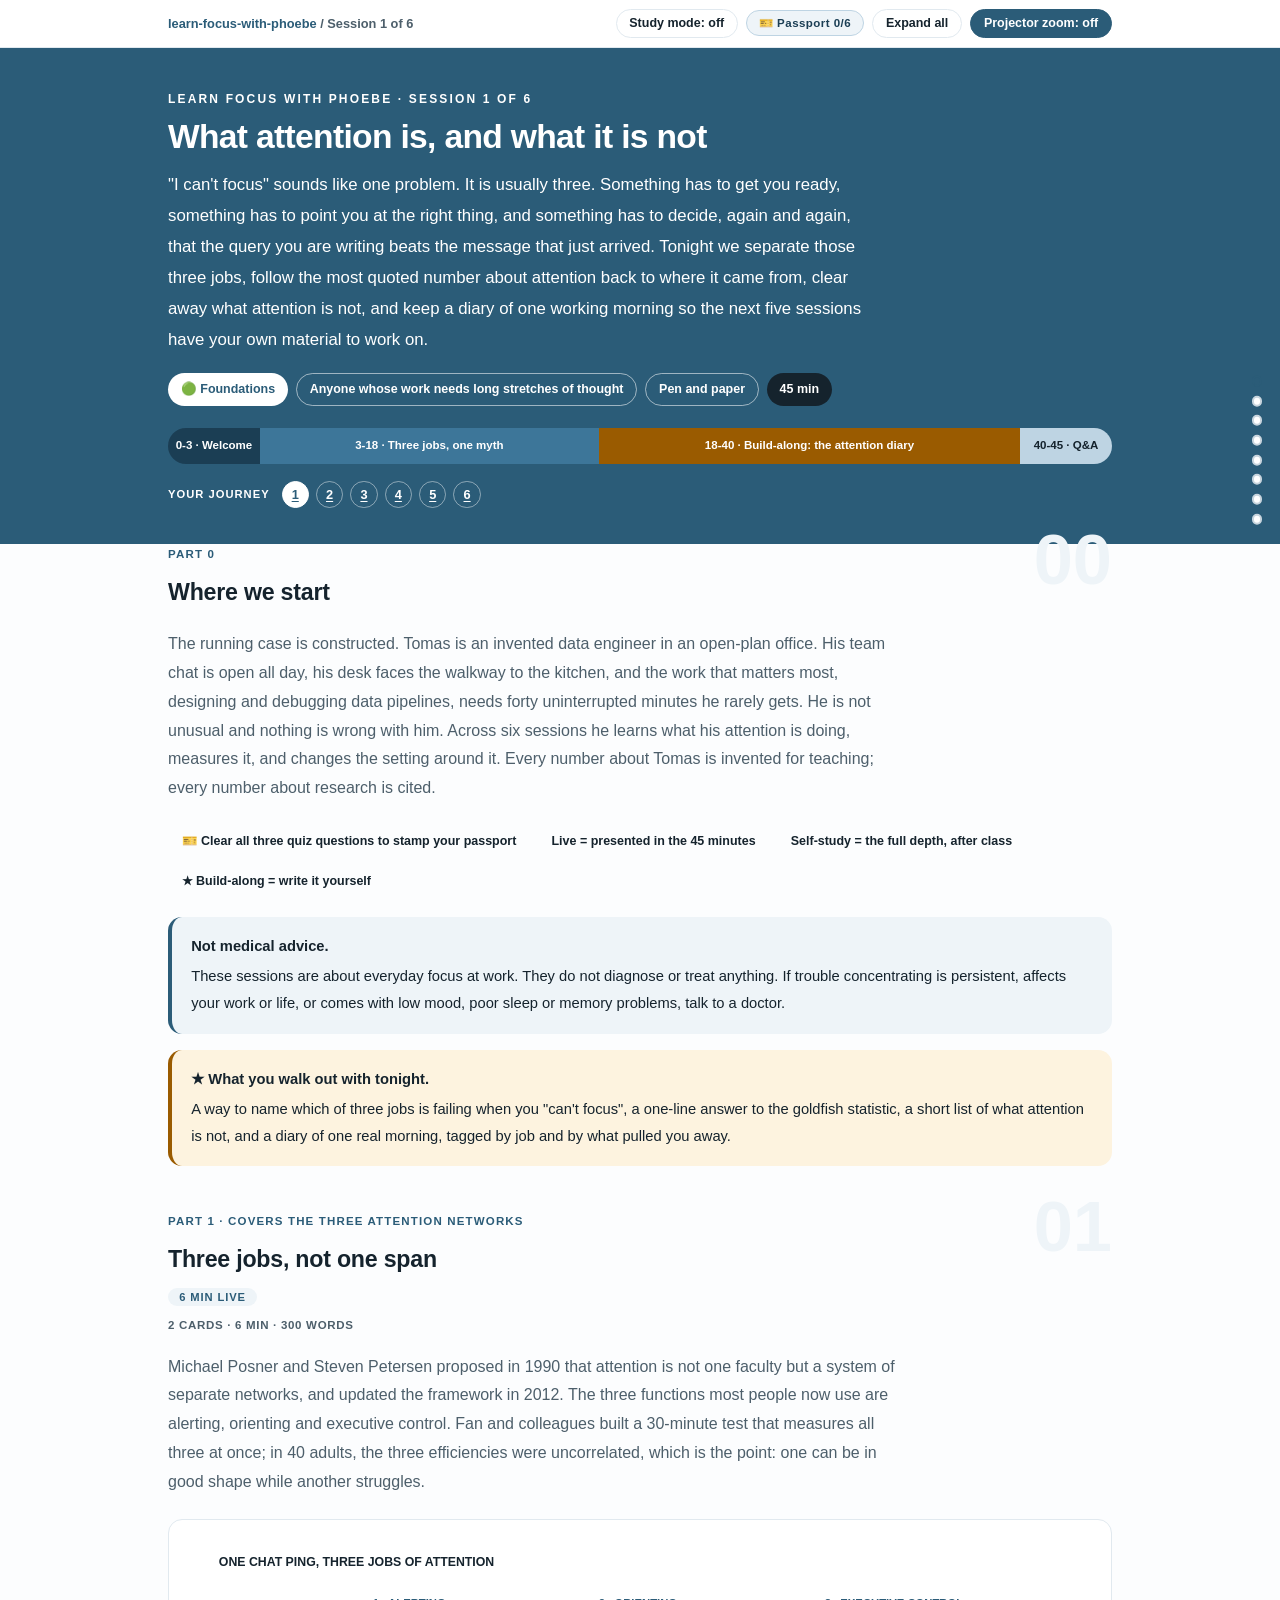
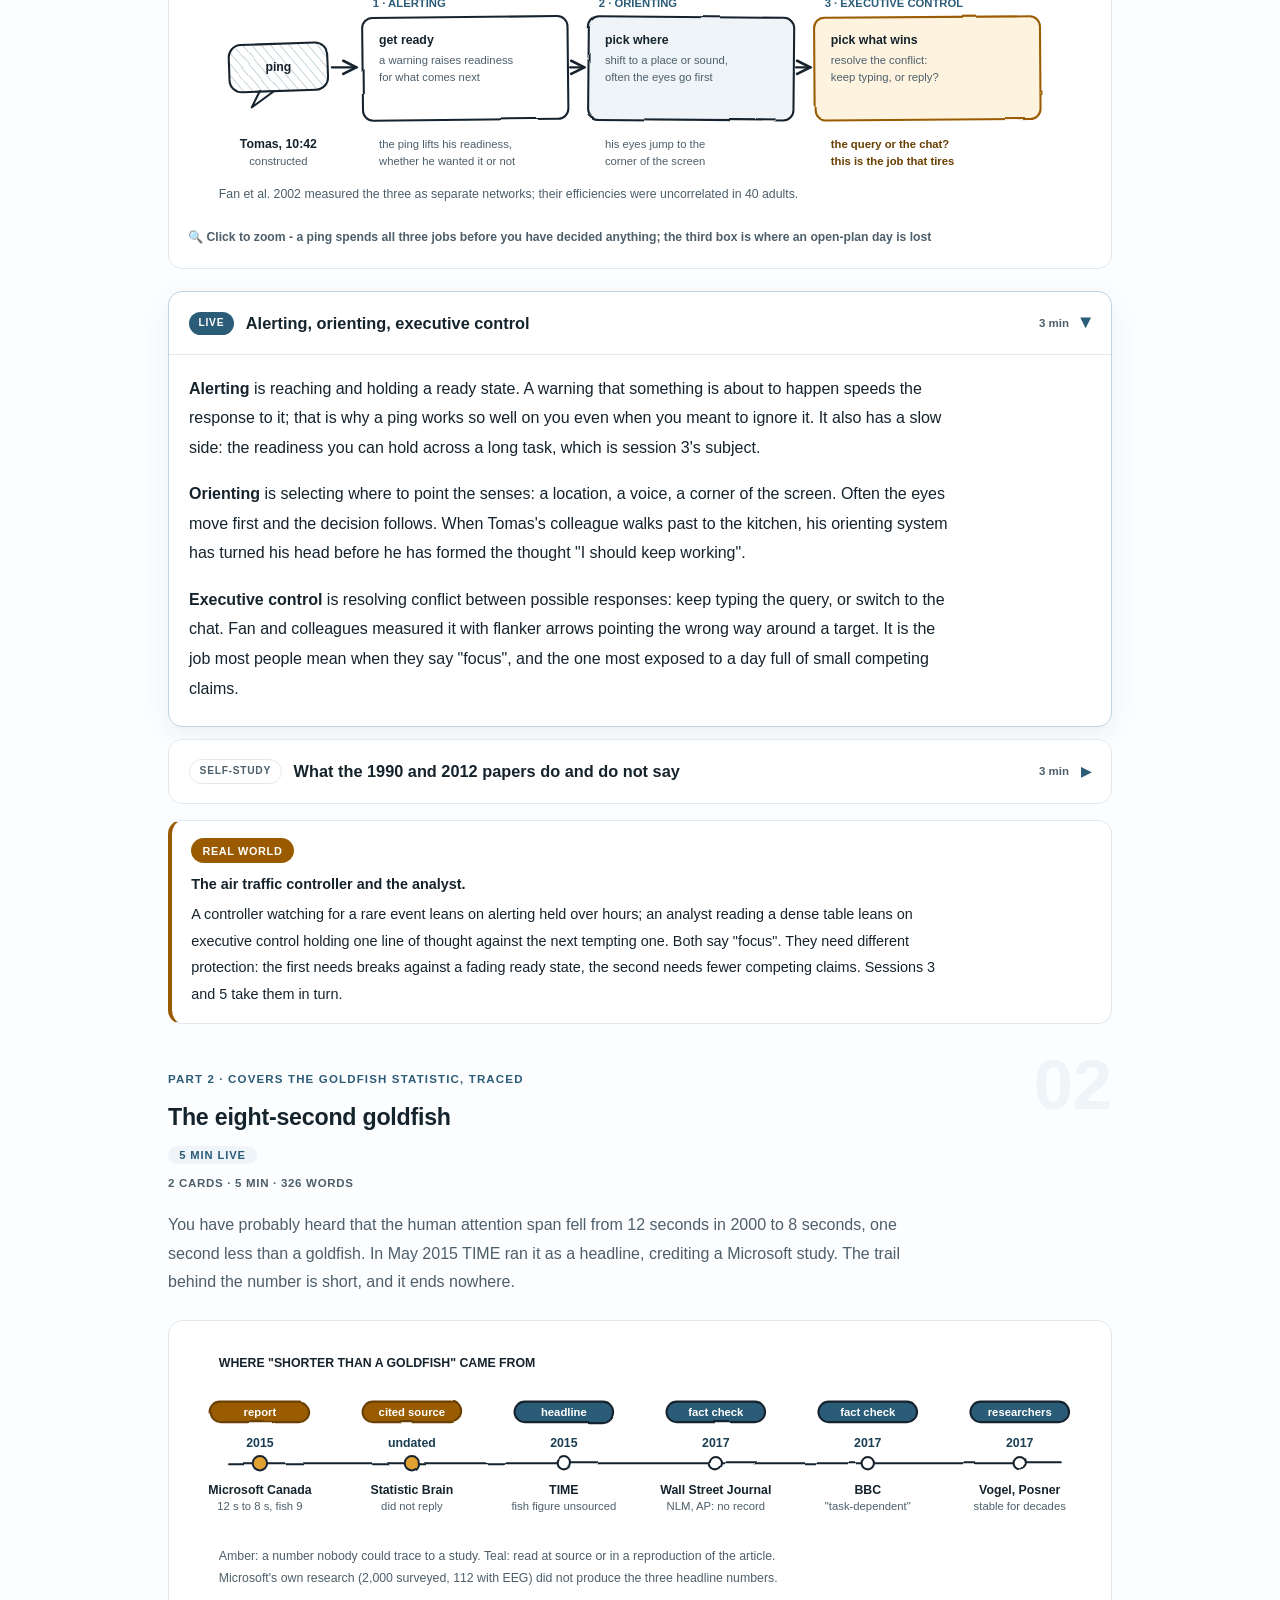
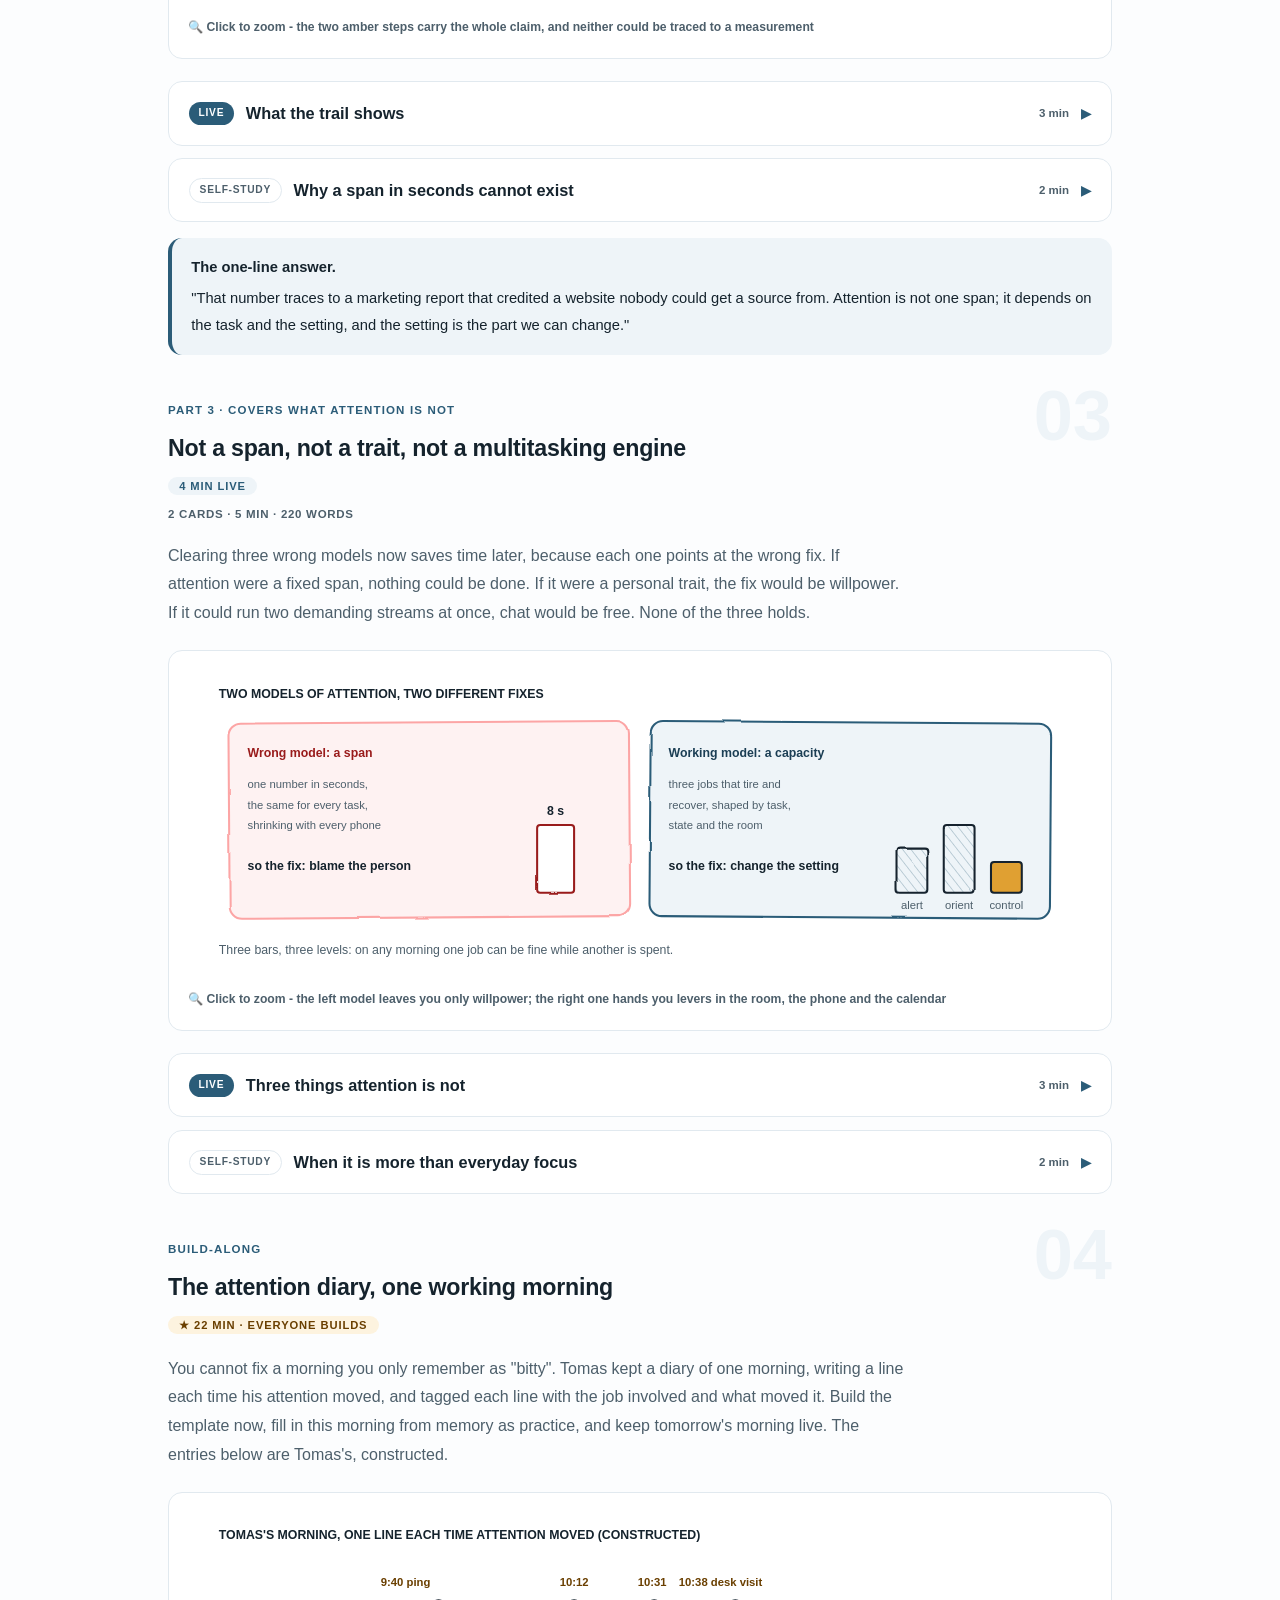
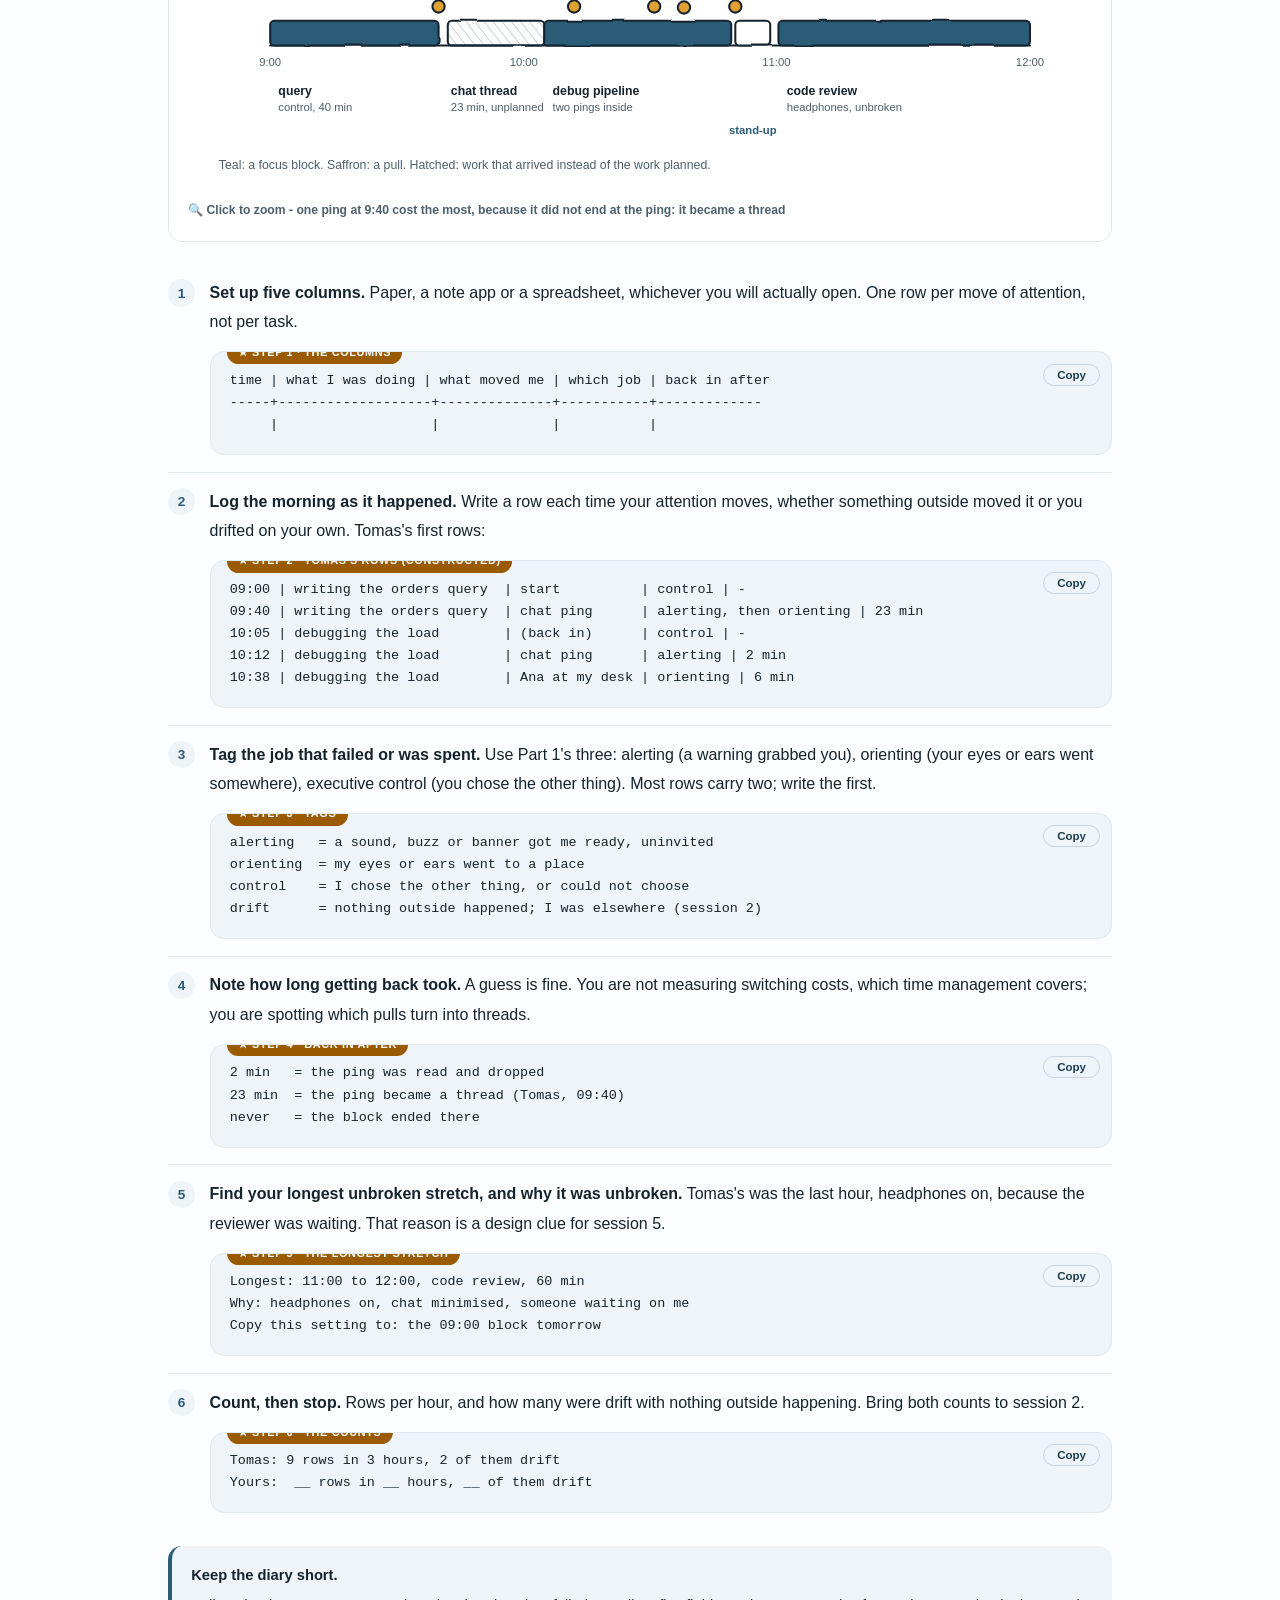
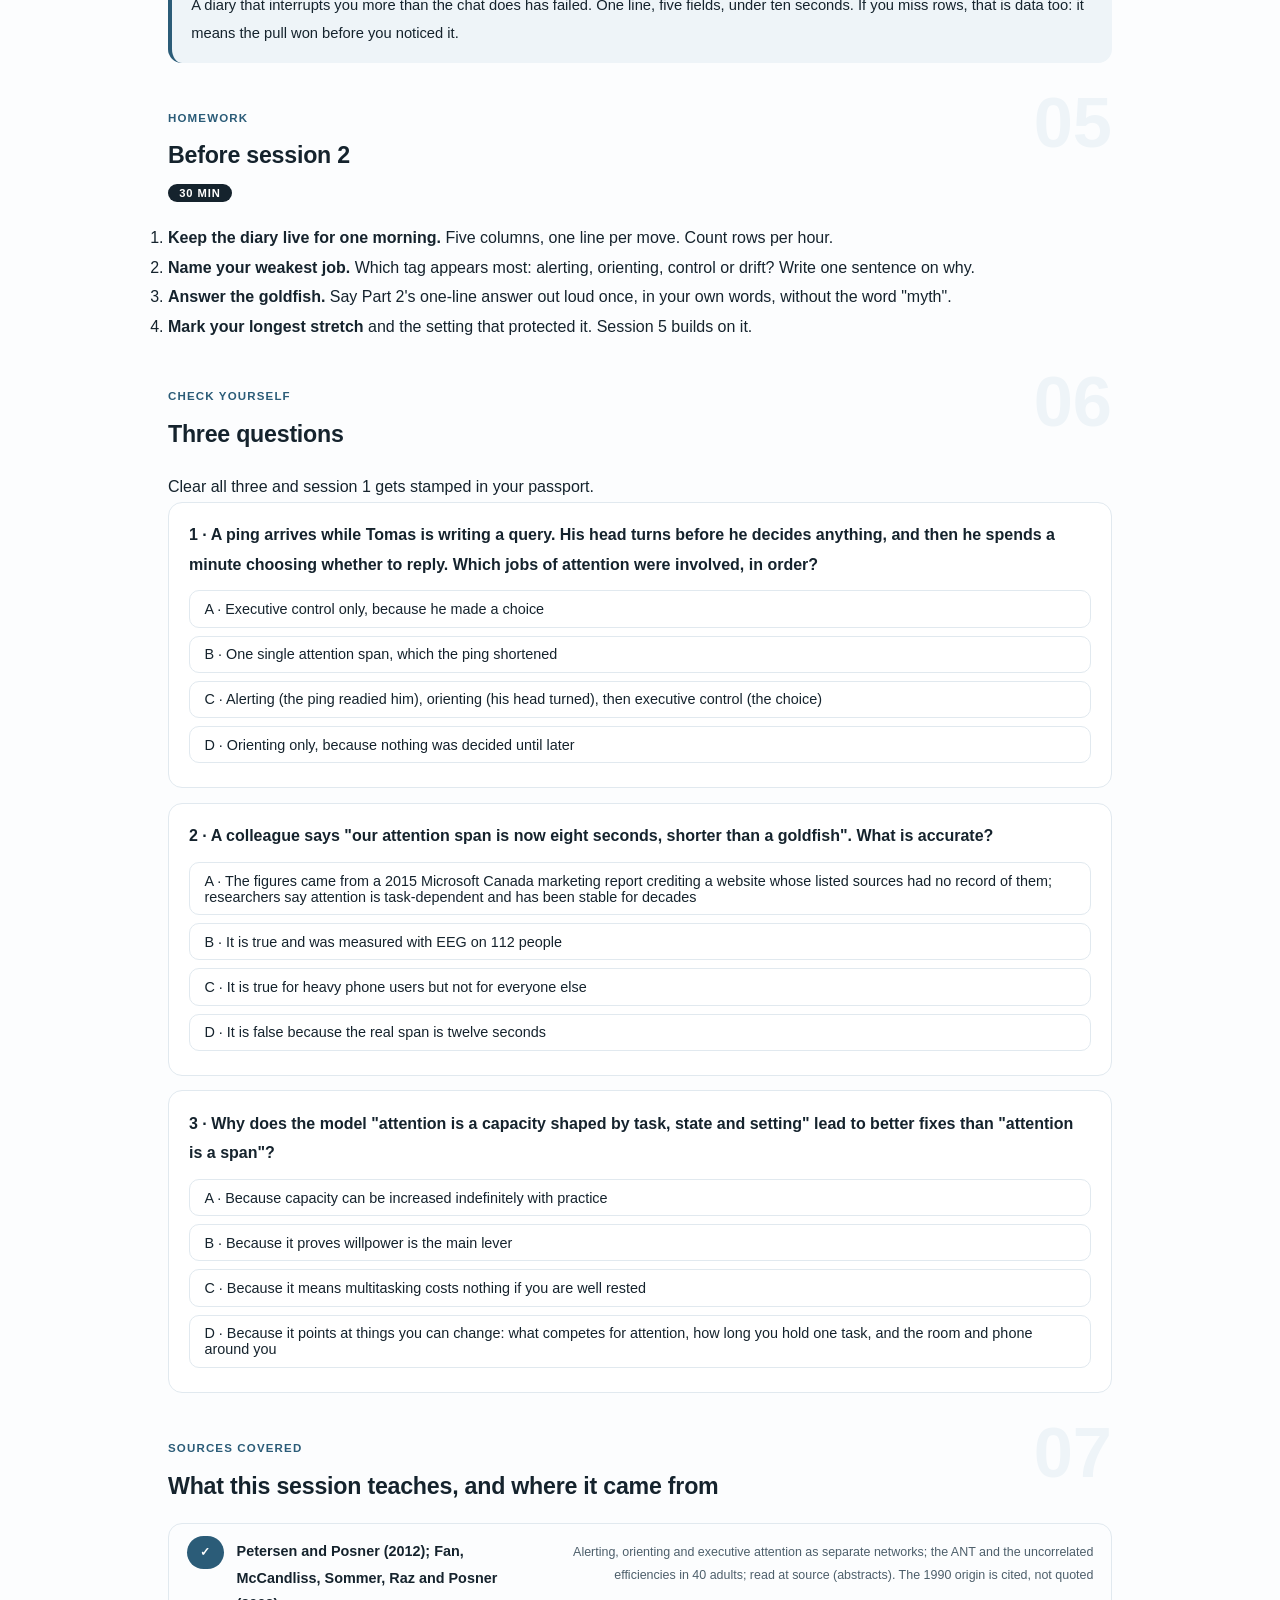
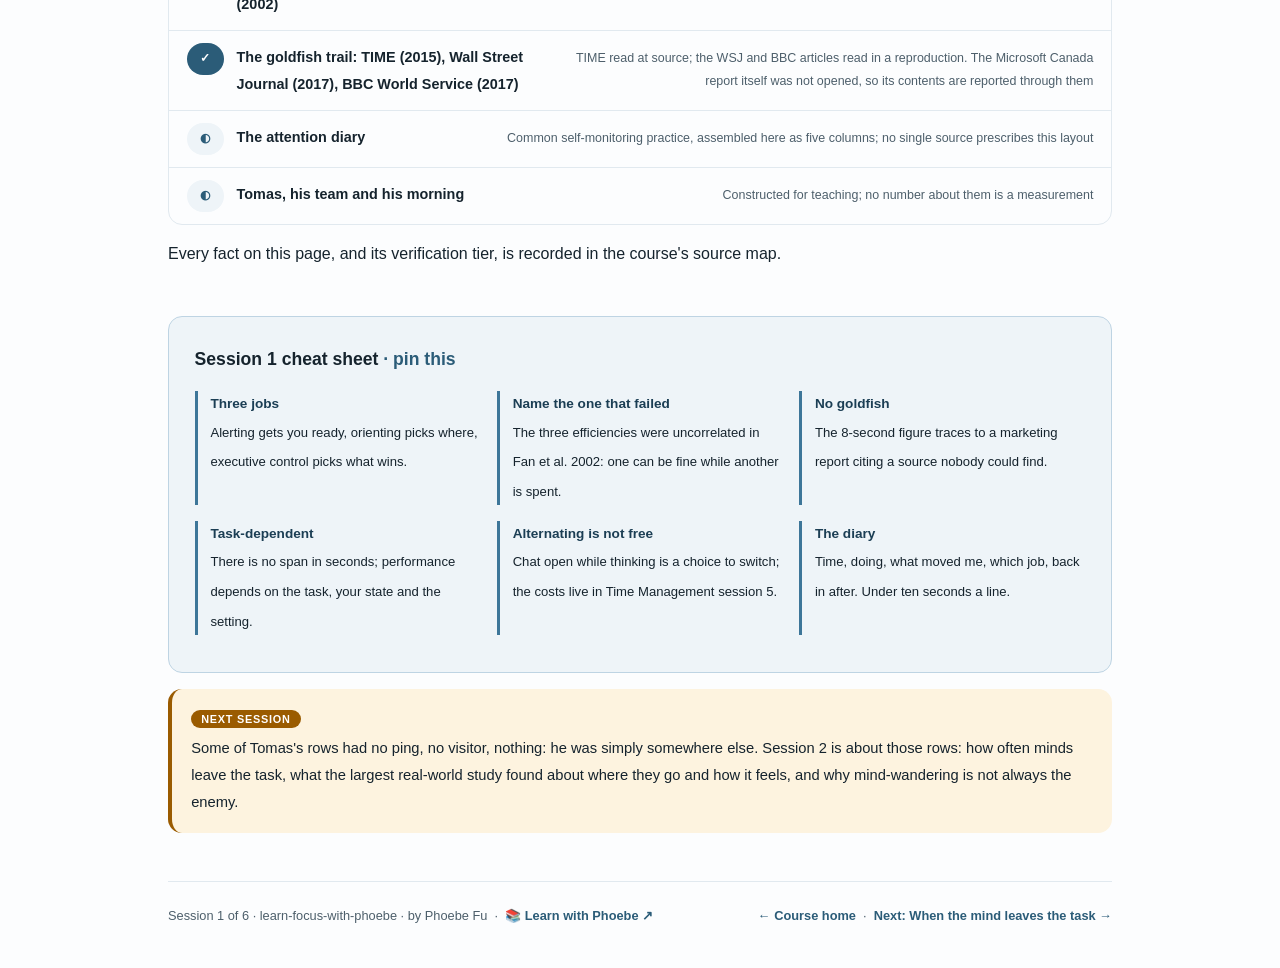
==== courses/01-what-attention-is.html @ 04256d3b "Build learn-focus-with-phoebe: six sessions, landing page and in-browser bench All pages pass gate.s" ====
<!DOCTYPE html>
<html lang="en">
<head>
<meta charset="UTF-8">
<meta name="viewport" content="width=device-width, initial-scale=1.0">
<!-- social:start -->
<meta name="description" content="Session 1 of 6. Attention is three jobs, not one span: alerting, orienting and executive control. The goldfish statistic traced to a source nobody could find, what attention is not, and an attention diary for one working morning.">
<meta property="og:type" content="article">
<meta property="og:site_name" content="Learn with Phoebe">
<meta property="og:title" content="What attention is, and what it is not - learn focus with phoebe">
<meta property="og:description" content="Session 1 of 6. Three jobs of attention, the goldfish myth traced, and a diary of one real morning.">
<meta property="og:url" content="https://phoebefu6.github.io/learn-focus-with-phoebe/courses/01-what-attention-is.html">
<meta property="og:image" content="https://phoebefu6.github.io/learn-focus-with-phoebe/assets/og-cover.png">
<meta property="og:image:width" content="1200">
<meta property="og:image:height" content="630">
<meta name="twitter:card" content="summary_large_image">
<meta name="twitter:title" content="What attention is, and what it is not - learn focus with phoebe">
<meta name="twitter:description" content="Session 1 of 6. Three jobs of attention, and the goldfish myth traced.">
<meta name="twitter:image" content="https://phoebefu6.github.io/learn-focus-with-phoebe/assets/og-cover.png">
<!-- social:end -->
<title>Session 1 · What attention is, and what it is not - learn focus with phoebe</title>
<link rel="stylesheet" href="../assets/style.css?v=1">
</head>
<body>

<div class="toolbar">
  <div class="wrap">
    <span class="crumb"><a href="../index.html">learn-focus-with-phoebe</a> / Session 1 of 6</span>
    <button class="btn" id="toggle-all" type="button">Expand all</button>
    <button class="btn primary" id="zoom-toggle" type="button">Projector zoom: off</button>
  </div>
</div>

<header class="masthead">
  <div class="wrap">
    <div class="eyebrow">Learn Focus with Phoebe · Session 1 of 6</div>
    <h1>What <span class="accent">attention</span> is, and what it is not</h1>
    <p class="sub">"I can't focus" sounds like one problem. It is usually three. Something has to get you ready, something has to point you at the right thing, and something has to decide, again and again, that the query you are writing beats the message that just arrived. Tonight we separate those three jobs, follow the most quoted number about attention back to where it came from, clear away what attention is not, and keep a diary of one working morning so the next five sessions have your own material to work on.</p>
    <div class="chip-row">
      <span class="chip level">🟢 Foundations</span>
      <span class="chip audience">Anyone whose work needs long stretches of thought</span>
      <span class="chip audience">Pen and paper</span>
      <span class="chip time">45 min</span>
    </div>
    <div class="agenda">
      <span class="a1" style="flex:1">0-3 · Welcome</span>
      <span class="a2" style="flex:4">3-18 · Three jobs, one myth</span>
      <span class="a3" style="flex:5">18-40 · Build-along: the attention diary</span>
      <span class="a4" style="flex:1">40-45 · Q&amp;A</span>
    </div>
  </div>
</header>

<main class="wrap">

  <section class="section" id="intro">
    <div class="section-kicker">
      <span class="klabel">Part 0</span>
      <h2>Where we start</h2>
    </div>
    <p class="lede">The running case is constructed. Tomas is an invented data engineer in an open-plan office. His team chat is open all day, his desk faces the walkway to the kitchen, and the work that matters most, designing and debugging data pipelines, needs forty uninterrupted minutes he rarely gets. He is not unusual and nothing is wrong with him. Across six sessions he learns what his attention is doing, measures it, and changes the setting around it. Every number about Tomas is invented for teaching; every number about research is cited.</p>

    <div class="legend">
      <span class="pill">🎫 Clear all three quiz questions to stamp your passport</span>
      <span class="pill">Live = presented in the 45 minutes</span>
      <span class="pill">Self-study = the full depth, after class</span>
      <span class="pill">★ Build-along = write it yourself</span>
    </div>

    <div class="callout tip">
      <p><strong>Not medical advice.</strong> These sessions are about everyday focus at work. They do not diagnose or treat anything. If trouble concentrating is persistent, affects your work or life, or comes with low mood, poor sleep or memory problems, talk to a doctor.</p>
    </div>

    <div class="callout win">
      <p><strong>★ What you walk out with tonight.</strong> A way to name which of three jobs is failing when you "can't focus", a one-line answer to the goldfish statistic, a short list of what attention is not, and a diary of one real morning, tagged by job and by what pulled you away.</p>
    </div>
  </section>

  <section class="section" id="part-1">
    <div class="section-kicker">
      <span class="klabel">Part 1 · covers the three attention networks</span>
      <h2>Three jobs, not one span</h2>
      <span class="tag concept">6 min live</span>
    </div>
    <p class="lede">Michael Posner and Steven Petersen proposed in 1990 that attention is not one faculty but a system of separate networks, and updated the framework in 2012. The three functions most people now use are alerting, orienting and executive control. Fan and colleagues built a 30-minute test that measures all three at once; in 40 adults, the three efficiencies were uncorrelated, which is the point: one can be in good shape while another struggles.</p>

    <figure class="zoomable">
      <svg viewBox="0 0 880 270" xmlns="http://www.w3.org/2000/svg" role="img" aria-label="One chat ping passes through three jobs of attention in turn. Alerting: a warning raises readiness for what comes next; for Tomas the ping lifts his readiness, uninvited. Orienting: a shift to a place or a sound; his eyes jump to the corner of the screen. Executive control, highlighted: resolving the conflict between keep typing and reply; the job that tires.">
        <defs>
          <filter id="f1aSk" x="-3%" y="-3%" width="106%" height="106%"><feTurbulence type="fractalNoise" baseFrequency="0.02" numOctaves="2" seed="11" result="n"/><feDisplacementMap in="SourceGraphic" in2="n" scale="2.4" xChannelSelector="R" yChannelSelector="G"/></filter>
          <pattern id="f1aHc" patternUnits="userSpaceOnUse" width="7" height="7" patternTransform="rotate(-38)"><line x1="0" y1="0" x2="0" y2="7" stroke="#2B5C78" stroke-width="1" opacity=".5"/></pattern>
          <marker id="f1aAr" viewBox="0 0 10 10" refX="9" refY="5" markerWidth="8" markerHeight="8" orient="auto"><path d="M1 1 L9 5 L1 9" fill="none" stroke="#15232D" stroke-width="1.6" stroke-linecap="round"/></marker>
        </defs>
        <style>
          .f1aH { font: 800 12px Inter, sans-serif; fill: #15232D; }
          .f1aL { font: 600 12px Inter, sans-serif; fill: #15232D; }
          .f1aS { font: 400 11px Inter, sans-serif; fill: #4D5F6B; }
          .f1aB { font: 800 11px Inter, sans-serif; fill: #6A3F00; }
          .f1aA { font: 700 11px Inter, sans-serif; fill: #2B5C78; }
          .f1aN { font: 400 12px Inter, sans-serif; fill: #4D5F6B; }
        </style>

        <text class="f1aH" x="30" y="26">ONE CHAT PING, THREE JOBS OF ATTENTION</text>

        <g filter="url(#f1aSk)" fill="none" stroke="#15232D" stroke-width="2" stroke-linecap="round" stroke-linejoin="round">
          <rect x="40" y="102" width="96" height="46" rx="12" transform="rotate(-2 88 125)" fill="url(#f1aHc)"/>
          <path d="M70 148 L62 164 L84 148"/>
          <path d="M140 125 L164 125" marker-end="url(#f1aAr)"/>
          <rect x="170" y="76" width="200" height="100" rx="10" transform="rotate(-0.6 270 126)" fill="#FFFFFF"/>
          <path d="M372 125 L386 125" marker-end="url(#f1aAr)"/>
          <rect x="390" y="76" width="200" height="100" rx="10" transform="rotate(0.5 490 126)" fill="#EEF4F8"/>
          <path d="M592 125 L606 125" marker-end="url(#f1aAr)"/>
          <rect x="610" y="76" width="220" height="100" rx="10" transform="rotate(-0.4 720 126)" fill="#FDF3DF" stroke="#9A5B00"/>
        </g>

        <text class="f1aL" x="88" y="129" text-anchor="middle">ping</text>
        <text class="f1aA" x="180" y="66">1 · ALERTING</text>
        <text class="f1aA" x="400" y="66">2 · ORIENTING</text>
        <text class="f1aA" x="620" y="66">3 · EXECUTIVE CONTROL</text>
        <text class="f1aL" x="186" y="102">get ready</text>
        <text class="f1aS" x="186" y="122">a warning raises readiness</text>
        <text class="f1aS" x="186" y="138">for what comes next</text>
        <text class="f1aL" x="406" y="102">pick where</text>
        <text class="f1aS" x="406" y="122">shift to a place or sound,</text>
        <text class="f1aS" x="406" y="138">often the eyes go first</text>
        <text class="f1aL" x="626" y="102">pick what wins</text>
        <text class="f1aS" x="626" y="122">resolve the conflict:</text>
        <text class="f1aS" x="626" y="138">keep typing, or reply?</text>

        <text class="f1aL" x="88" y="204" text-anchor="middle">Tomas, 10:42</text>
        <text class="f1aS" x="88" y="220" text-anchor="middle">constructed</text>
        <text class="f1aS" x="186" y="204">the ping lifts his readiness,</text>
        <text class="f1aS" x="186" y="220">whether he wanted it or not</text>
        <text class="f1aS" x="406" y="204">his eyes jump to the</text>
        <text class="f1aS" x="406" y="220">corner of the screen</text>
        <text class="f1aB" x="626" y="204">the query or the chat?</text>
        <text class="f1aB" x="626" y="220">this is the job that tires</text>

        <text class="f1aN" x="30" y="252">Fan et al. 2002 measured the three as separate networks; their efficiencies were uncorrelated in 40 adults.</text>
      </svg>
      <figcaption>🔍 Click to zoom - a ping spends all three jobs before you have decided anything; the third box is where an open-plan day is lost</figcaption>
    </figure>

    <details class="card" open>
      <summary><span class="mode live">Live</span>Alerting, orienting, executive control<span class="mini">3 min</span><span class="caret">▶</span></summary>
      <div class="body">
        <p><strong>Alerting</strong> is reaching and holding a ready state. A warning that something is about to happen speeds the response to it; that is why a ping works so well on you even when you meant to ignore it. It also has a slow side: the readiness you can hold across a long task, which is session 3's subject.</p>
        <p><strong>Orienting</strong> is selecting where to point the senses: a location, a voice, a corner of the screen. Often the eyes move first and the decision follows. When Tomas's colleague walks past to the kitchen, his orienting system has turned his head before he has formed the thought "I should keep working".</p>
        <p><strong>Executive control</strong> is resolving conflict between possible responses: keep typing the query, or switch to the chat. Fan and colleagues measured it with flanker arrows pointing the wrong way around a target. It is the job most people mean when they say "focus", and the one most exposed to a day full of small competing claims.</p>
      </div>
    </details>

    <details class="card">
      <summary><span class="mode self">Self-study</span>What the 1990 and 2012 papers do and do not say<span class="mini">3 min</span><span class="caret">▶</span></summary>
      <div class="body">
        <p>The 1990 article proposed the system; it has no abstract online and is cited here as the origin, not quoted. The 2012 update, "20 years after", says the framework has been elaborated and expanded: research on orienting and executive functions added further networks of brain regions, development studies showed control systems changing between infancy and childhood, and some individual differences in network efficiency were linked to specific genetic variations together with experience.</p>
        <p>None of that is needed to use the idea at work. What carries over is the separation: a tired morning can leave orienting intact (you notice everything) while executive control is low (you act on everything you notice). Fan and colleagues' finding that the three efficiencies were uncorrelated, with some interactions, is the evidence that the split is more than a teaching device.</p>
      </div>
    </details>

    <div class="callout example">
      <span class="ex-pill">Real world</span>
      <p><strong>The air traffic controller and the analyst.</strong> A controller watching for a rare event leans on alerting held over hours; an analyst reading a dense table leans on executive control holding one line of thought against the next tempting one. Both say "focus". They need different protection: the first needs breaks against a fading ready state, the second needs fewer competing claims. Sessions 3 and 5 take them in turn.</p>
    </div>
  </section>

  <section class="section" id="part-2">
    <div class="section-kicker">
      <span class="klabel">Part 2 · covers the goldfish statistic, traced</span>
      <h2>The eight-second goldfish</h2>
      <span class="tag concept">5 min live</span>
    </div>
    <p class="lede">You have probably heard that the human attention span fell from 12 seconds in 2000 to 8 seconds, one second less than a goldfish. In May 2015 TIME ran it as a headline, crediting a Microsoft study. The trail behind the number is short, and it ends nowhere.</p>

    <figure class="zoomable">
      <svg viewBox="0 0 880 260" xmlns="http://www.w3.org/2000/svg" role="img" aria-label="A timeline of six steps. 2015, Microsoft Canada's report prints 12 seconds falling to 8, goldfish 9, credited to Statistic Brain. Undated, Statistic Brain did not reply to reporters. 2015, TIME's headline gives the goldfish figure with no source. 2017, the Wall Street Journal finds the listed sources, the National Library of Medicine and the Associated Press, have no record. 2017, the BBC hears that attention is task-dependent. 2017, researchers Vogel and Posner say attention has been stable for decades. The first two badges are amber: numbers nobody could trace.">
        <defs>
          <filter id="f1bSk" x="-3%" y="-3%" width="106%" height="106%"><feTurbulence type="fractalNoise" baseFrequency="0.02" numOctaves="2" seed="23" result="n"/><feDisplacementMap in="SourceGraphic" in2="n" scale="2.4" xChannelSelector="R" yChannelSelector="G"/></filter>
        </defs>
        <style>
          .f1bH { font: 800 12px Inter, sans-serif; fill: #15232D; }
          .f1bL { font: 600 12px Inter, sans-serif; fill: #15232D; }
          .f1bS { font: 400 11px Inter, sans-serif; fill: #4D5F6B; }
          .f1bW { font: 800 11px Inter, sans-serif; fill: #FFFFFF; }
          .f1bD { font: 800 12px Inter, sans-serif; fill: #1B3E54; }
          .f1bN { font: 400 12px Inter, sans-serif; fill: #4D5F6B; }
        </style>

        <text class="f1bH" x="30" y="26">WHERE "SHORTER THAN A GOLDFISH" CAME FROM</text>

        <g filter="url(#f1bSk)" fill="none" stroke="#15232D" stroke-width="2" stroke-linecap="round" stroke-linejoin="round">
          <path d="M40 120 L850 120"/>
          <rect x="22" y="60" width="96" height="20" rx="10" fill="#9A5B00" stroke="#6A3F00"/>
          <rect x="170" y="60" width="96" height="20" rx="10" fill="#9A5B00" stroke="#6A3F00"/>
          <rect x="318" y="60" width="96" height="20" rx="10" fill="#2B5C78"/>
          <rect x="466" y="60" width="96" height="20" rx="10" fill="#2B5C78"/>
          <rect x="614" y="60" width="96" height="20" rx="10" fill="#2B5C78"/>
          <rect x="762" y="60" width="96" height="20" rx="10" fill="#2B5C78"/>
          <circle cx="70" cy="120" r="7" fill="#E0A030"/>
          <circle cx="218" cy="120" r="7" fill="#E0A030"/>
          <circle cx="366" cy="120" r="6" fill="#FFFFFF"/>
          <circle cx="514" cy="120" r="6" fill="#FFFFFF"/>
          <circle cx="662" cy="120" r="6" fill="#FFFFFF"/>
          <circle cx="810" cy="120" r="6" fill="#FFFFFF"/>
        </g>

        <text class="f1bW" x="70" y="74" text-anchor="middle">report</text>
        <text class="f1bW" x="218" y="74" text-anchor="middle">cited source</text>
        <text class="f1bW" x="366" y="74" text-anchor="middle">headline</text>
        <text class="f1bW" x="514" y="74" text-anchor="middle">fact check</text>
        <text class="f1bW" x="662" y="74" text-anchor="middle">fact check</text>
        <text class="f1bW" x="810" y="74" text-anchor="middle">researchers</text>
        <text class="f1bD" x="70" y="104" text-anchor="middle">2015</text>
        <text class="f1bD" x="218" y="104" text-anchor="middle">undated</text>
        <text class="f1bD" x="366" y="104" text-anchor="middle">2015</text>
        <text class="f1bD" x="514" y="104" text-anchor="middle">2017</text>
        <text class="f1bD" x="662" y="104" text-anchor="middle">2017</text>
        <text class="f1bD" x="810" y="104" text-anchor="middle">2017</text>
        <text class="f1bL" x="70" y="150" text-anchor="middle">Microsoft Canada</text>
        <text class="f1bS" x="70" y="166" text-anchor="middle">12 s to 8 s, fish 9</text>
        <text class="f1bL" x="218" y="150" text-anchor="middle">Statistic Brain</text>
        <text class="f1bS" x="218" y="166" text-anchor="middle">did not reply</text>
        <text class="f1bL" x="366" y="150" text-anchor="middle">TIME</text>
        <text class="f1bS" x="366" y="166" text-anchor="middle">fish figure unsourced</text>
        <text class="f1bL" x="514" y="150" text-anchor="middle">Wall Street Journal</text>
        <text class="f1bS" x="514" y="166" text-anchor="middle">NLM, AP: no record</text>
        <text class="f1bL" x="662" y="150" text-anchor="middle">BBC</text>
        <text class="f1bS" x="662" y="166" text-anchor="middle">"task-dependent"</text>
        <text class="f1bL" x="810" y="150" text-anchor="middle">Vogel, Posner</text>
        <text class="f1bS" x="810" y="166" text-anchor="middle">stable for decades</text>

        <text class="f1bN" x="30" y="214">Amber: a number nobody could trace to a study. Teal: read at source or in a reproduction of the article.</text>
        <text class="f1bN" x="30" y="236">Microsoft's own research (2,000 surveyed, 112 with EEG) did not produce the three headline numbers.</text>
      </svg>
      <figcaption>🔍 Click to zoom - the two amber steps carry the whole claim, and neither could be traced to a measurement</figcaption>
    </figure>

    <details class="card">
      <summary><span class="mode live">Live</span>What the trail shows<span class="mini">3 min</span><span class="caret">▶</span></summary>
      <div class="body">
        <p>A 2015 report by Microsoft Canada's consumer insights team, written for advertisers, printed the 12, 8 and 9 second figures and credited them to a website called Statistic Brain (reported by the Wall Street Journal and the BBC in 2017; the report itself was not opened for this page). The report's own research, a survey of 2,000 Canadians and EEG recordings of 112 people, was a different study and did not produce those three numbers.</p>
        <p>In 2017 Jo Craven McGinty at the Wall Street Journal and Simon Maybin at the BBC followed the citation. Statistic Brain listed the US National Library of Medicine and the Associated Press as its sources. A senior researcher at the library found no reference to the statistics; the Associated Press could not find an article with them; Statistic Brain did not answer emails or calls. Edward Vogel, who had measured students' attention for 20 years, told the Journal it had been "remarkably stable across decades". The BBC also asked a fish behaviour researcher: there is no evidence goldfish have particularly short attention spans either.</p>
      </div>
    </details>

    <details class="card">
      <summary><span class="mode self">Self-study</span>Why a span in seconds cannot exist<span class="mini">2 min</span><span class="caret">▶</span></summary>
      <div class="body">
        <p>Gemma Briggs, an attention researcher at the Open University, told the BBC that attention is "very much task-dependent": how much attention people apply depends on what the task demands and on what they bring to it. A single number in seconds would have to be the same for a film, a spreadsheet, a conversation and a drive. Researchers measure specific things instead: how fast you respond after a warning, how often you miss a rare target over twenty minutes, how much a distractor slows you. Session 4 measures some of those on you, and none of them is a span.</p>
        <p>There is a real question underneath the myth: has heavy phone use changed how people allocate attention? That is open and actively studied; session 5 reads what the phone studies found and where they failed to replicate. "Shorter than a goldfish" is not an answer to it.</p>
      </div>
    </details>

    <div class="callout tip">
      <p><strong>The one-line answer.</strong> "That number traces to a marketing report that credited a website nobody could get a source from. Attention is not one span; it depends on the task and the setting, and the setting is the part we can change."</p>
    </div>
  </section>

  <section class="section" id="part-3">
    <div class="section-kicker">
      <span class="klabel">Part 3 · covers what attention is not</span>
      <h2>Not a span, not a trait, not a multitasking engine</h2>
      <span class="tag concept">4 min live</span>
    </div>
    <p class="lede">Clearing three wrong models now saves time later, because each one points at the wrong fix. If attention were a fixed span, nothing could be done. If it were a personal trait, the fix would be willpower. If it could run two demanding streams at once, chat would be free. None of the three holds.</p>

    <figure class="zoomable">
      <svg viewBox="0 0 880 300" xmlns="http://www.w3.org/2000/svg" role="img" aria-label="Two panels. Left, in red, the wrong model: attention as one span in seconds, the same for every task, shrinking with every phone, so the fix is to blame the person; drawn as a single bar labelled 8 seconds. Right, the working model: attention as three jobs that tire and recover, shaped by task, state and the room, so the fix is to change the setting; drawn as three bars of different heights for alert, orient and control.">
        <defs>
          <filter id="f1cSk" x="-3%" y="-3%" width="106%" height="106%"><feTurbulence type="fractalNoise" baseFrequency="0.02" numOctaves="2" seed="37" result="n"/><feDisplacementMap in="SourceGraphic" in2="n" scale="2.4" xChannelSelector="R" yChannelSelector="G"/></filter>
          <pattern id="f1cHc" patternUnits="userSpaceOnUse" width="7" height="7" patternTransform="rotate(-38)"><line x1="0" y1="0" x2="0" y2="7" stroke="#2B5C78" stroke-width="1" opacity=".5"/></pattern>
        </defs>
        <style>
          .f1cH { font: 800 12px Inter, sans-serif; fill: #15232D; }
          .f1cL { font: 600 12px Inter, sans-serif; fill: #15232D; }
          .f1cS { font: 400 11px Inter, sans-serif; fill: #4D5F6B; }
          .f1cR { font: 800 12px Inter, sans-serif; fill: #991B1B; }
          .f1cG { font: 800 12px Inter, sans-serif; fill: #1B3E54; }
          .f1cN { font: 400 12px Inter, sans-serif; fill: #4D5F6B; }
        </style>

        <text class="f1cH" x="30" y="26">TWO MODELS OF ATTENTION, TWO DIFFERENT FIXES</text>

        <g filter="url(#f1cSk)" fill="none" stroke="#15232D" stroke-width="2" stroke-linecap="round" stroke-linejoin="round">
          <rect x="40" y="50" width="390" height="190" rx="12" transform="rotate(-0.4 235 145)" fill="#FEF2F2" stroke="#FCA5A5"/>
          <rect x="450" y="50" width="390" height="190" rx="12" transform="rotate(0.4 645 145)" fill="#EEF4F8" stroke="#2B5C78"/>
          <rect x="340" y="150" width="36" height="66" rx="3" fill="#FFFFFF" stroke="#991B1B"/>
          <rect x="690" y="172" width="30" height="44" rx="3" fill="url(#f1cHc)"/>
          <rect x="736" y="150" width="30" height="66" rx="3" fill="url(#f1cHc)"/>
          <rect x="782" y="186" width="30" height="30" rx="3" fill="#E0A030"/>
        </g>

        <text class="f1cR" x="58" y="84">Wrong model: a span</text>
        <text class="f1cS" x="58" y="114">one number in seconds,</text>
        <text class="f1cS" x="58" y="134">the same for every task,</text>
        <text class="f1cS" x="58" y="154">shrinking with every phone</text>
        <text class="f1cL" x="58" y="194">so the fix: blame the person</text>
        <text class="f1cL" x="358" y="140" text-anchor="middle">8 s</text>
        <text class="f1cG" x="468" y="84">Working model: a capacity</text>
        <text class="f1cS" x="468" y="114">three jobs that tire and</text>
        <text class="f1cS" x="468" y="134">recover, shaped by task,</text>
        <text class="f1cS" x="468" y="154">state and the room</text>
        <text class="f1cL" x="468" y="194">so the fix: change the setting</text>
        <text class="f1cS" x="705" y="232" text-anchor="middle">alert</text>
        <text class="f1cS" x="751" y="232" text-anchor="middle">orient</text>
        <text class="f1cS" x="797" y="232" text-anchor="middle">control</text>

        <text class="f1cN" x="30" y="276">Three bars, three levels: on any morning one job can be fine while another is spent.</text>
      </svg>
      <figcaption>🔍 Click to zoom - the left model leaves you only willpower; the right one hands you levers in the room, the phone and the calendar</figcaption>
    </figure>

    <details class="card">
      <summary><span class="mode live">Live</span>Three things attention is not<span class="mini">3 min</span><span class="caret">▶</span></summary>
      <div class="body">
        <p><strong>Not a span.</strong> Part 2 dealt with that. What exists instead are measurable performances on particular tasks, which change with time on task, with what else is competing, and with the state you arrive in.</p>
        <p><strong>Not a fixed trait you can read off one sitting.</strong> People do differ, and some differences are stable. But one short measurement says more about that sitting than about the person; session 4 shows, on a modelled pool, how much a 3-minute measurement disagrees with itself when the same people are run twice.</p>
        <p><strong>Not a multitasking engine.</strong> Two demanding streams of thought do not run side by side; the mind alternates, and alternating has a cost. That cost, measured in the lab and in offices, is taught in <a href="https://phoebefu6.github.io/learn-time-management-with-phoebe/courses/05-interruptions-and-switching.html">Time Management session 5 ↗</a>. Here it is enough to know that "I'll keep chat open and still think" is a choice to alternate.</p>
      </div>
    </details>

    <details class="card">
      <summary><span class="mode self">Self-study</span>When it is more than everyday focus<span class="mini">2 min</span><span class="caret">▶</span></summary>
      <div class="body">
        <p>Everything in these six sessions assumes ordinary variation: some mornings are better than others, some rooms are worse. Concentration problems that are persistent, that have lasted since childhood, that are getting worse, or that come with low mood, exhaustion, poor sleep or memory lapses deserve a conversation with a doctor rather than a better calendar. A focus routine is not a substitute for that conversation, and nothing here can tell the two apart.</p>
      </div>
    </details>
  </section>

  <section class="section" id="demo-1">
    <div class="section-kicker">
      <span class="klabel">Build-along</span>
      <h2>The attention diary, one working morning</h2>
      <span class="tag demo">★ 22 min · everyone builds</span>
    </div>
    <p class="lede">You cannot fix a morning you only remember as "bitty". Tomas kept a diary of one morning, writing a line each time his attention moved, and tagged each line with the job involved and what moved it. Build the template now, fill in this morning from memory as practice, and keep tomorrow's morning live. The entries below are Tomas's, constructed.</p>

    <figure class="zoomable">
      <svg viewBox="0 0 880 270" xmlns="http://www.w3.org/2000/svg" role="img" aria-label="Tomas's morning from 9:00 to 12:00 as a strip, constructed. Focus blocks in teal: 9:00 to 9:40 writing a query, 10:05 to 10:50 debugging a pipeline, 11:00 to 12:00 reviewing code. Pulls marked in saffron: a chat ping at 9:40 that became a 23-minute thread, pings at 10:12 and 10:31, a colleague at the desk at 10:38, and stand-up at 10:50. The longest unbroken stretch is the last hour, with headphones on.">
        <defs>
          <filter id="f1dSk" x="-3%" y="-3%" width="106%" height="106%"><feTurbulence type="fractalNoise" baseFrequency="0.02" numOctaves="2" seed="41" result="n"/><feDisplacementMap in="SourceGraphic" in2="n" scale="2.4" xChannelSelector="R" yChannelSelector="G"/></filter>
          <pattern id="f1dHc" patternUnits="userSpaceOnUse" width="7" height="7" patternTransform="rotate(-38)"><line x1="0" y1="0" x2="0" y2="7" stroke="#2B5C78" stroke-width="1" opacity=".5"/></pattern>
        </defs>
        <style>
          .f1dH { font: 800 12px Inter, sans-serif; fill: #15232D; }
          .f1dL { font: 600 12px Inter, sans-serif; fill: #15232D; }
          .f1dS { font: 400 11px Inter, sans-serif; fill: #4D5F6B; }
          .f1dB { font: 800 11px Inter, sans-serif; fill: #6A3F00; }
          .f1dA { font: 700 11px Inter, sans-serif; fill: #2B5C78; }
          .f1dN { font: 400 12px Inter, sans-serif; fill: #4D5F6B; }
        </style>

        <text class="f1dH" x="30" y="26">TOMAS'S MORNING, ONE LINE EACH TIME ATTENTION MOVED (CONSTRUCTED)</text>

        <g filter="url(#f1dSk)" fill="none" stroke="#15232D" stroke-width="2" stroke-linecap="round" stroke-linejoin="round">
          <path d="M80 130 L820 130"/>
          <rect x="80" y="106" width="164" height="24" rx="4" fill="#2B5C78"/>
          <rect x="253" y="106" width="94" height="24" rx="4" fill="url(#f1dHc)"/>
          <rect x="347" y="106" width="182" height="24" rx="4" fill="#2B5C78"/>
          <rect x="533" y="106" width="34" height="24" rx="4" fill="#FFFFFF"/>
          <rect x="575" y="106" width="245" height="24" rx="4" fill="#2B5C78"/>
          <circle cx="244" cy="92" r="6" fill="#E0A030"/>
          <circle cx="376" cy="92" r="6" fill="#E0A030"/>
          <circle cx="454" cy="92" r="6" fill="#E0A030"/>
          <circle cx="483" cy="92" r="6" fill="#E0A030"/>
          <circle cx="533" cy="92" r="6" fill="#E0A030"/>
        </g>

        <text class="f1dS" x="80" y="150" text-anchor="middle">9:00</text>
        <text class="f1dS" x="327" y="150" text-anchor="middle">10:00</text>
        <text class="f1dS" x="573" y="150" text-anchor="middle">11:00</text>
        <text class="f1dS" x="820" y="150" text-anchor="middle">12:00</text>
        <text class="f1dB" x="236" y="72" text-anchor="end">9:40 ping</text>
        <text class="f1dB" x="376" y="72" text-anchor="middle">10:12</text>
        <text class="f1dB" x="452" y="72" text-anchor="middle">10:31</text>
        <text class="f1dB" x="478" y="72">10:38 desk visit</text>
        <text class="f1dL" x="88" y="178">query</text>
        <text class="f1dS" x="88" y="194">control, 40 min</text>
        <text class="f1dL" x="256" y="178">chat thread</text>
        <text class="f1dS" x="256" y="194">23 min, unplanned</text>
        <text class="f1dL" x="355" y="178">debug pipeline</text>
        <text class="f1dS" x="355" y="194">two pings inside</text>
        <text class="f1dL" x="583" y="178">code review</text>
        <text class="f1dS" x="583" y="194">headphones, unbroken</text>
        <text class="f1dA" x="550" y="216" text-anchor="middle">stand-up</text>

        <text class="f1dN" x="30" y="250">Teal: a focus block. Saffron: a pull. Hatched: work that arrived instead of the work planned.</text>
      </svg>
      <figcaption>🔍 Click to zoom - one ping at 9:40 cost the most, because it did not end at the ping: it became a thread</figcaption>
    </figure>

    <div class="steps">
      <div class="step">
        <p><strong>Set up five columns.</strong> Paper, a note app or a spreadsheet, whichever you will actually open. One row per move of attention, not per task.</p>
        <div class="prompt-box good"><span class="label">★ Step 1 · the columns</span>time | what I was doing | what moved me | which job | back in after
-----+-------------------+--------------+-----------+-------------
     |                   |              |           |</div>
      </div>
      <div class="step">
        <p><strong>Log the morning as it happened.</strong> Write a row each time your attention moves, whether something outside moved it or you drifted on your own. Tomas's first rows:</p>
        <div class="prompt-box good"><span class="label">★ Step 2 · Tomas's rows (constructed)</span>09:00 | writing the orders query  | start          | control | -
09:40 | writing the orders query  | chat ping      | alerting, then orienting | 23 min
10:05 | debugging the load        | (back in)      | control | -
10:12 | debugging the load        | chat ping      | alerting | 2 min
10:38 | debugging the load        | Ana at my desk | orienting | 6 min</div>
      </div>
      <div class="step">
        <p><strong>Tag the job that failed or was spent.</strong> Use Part 1's three: alerting (a warning grabbed you), orienting (your eyes or ears went somewhere), executive control (you chose the other thing). Most rows carry two; write the first.</p>
        <div class="prompt-box good"><span class="label">★ Step 3 · tags</span>alerting   = a sound, buzz or banner got me ready, uninvited
orienting  = my eyes or ears went to a place
control    = I chose the other thing, or could not choose
drift      = nothing outside happened; I was elsewhere (session 2)</div>
      </div>
      <div class="step">
        <p><strong>Note how long getting back took.</strong> A guess is fine. You are not measuring switching costs, which time management covers; you are spotting which pulls turn into threads.</p>
        <div class="prompt-box good"><span class="label">★ Step 4 · back in after</span>2 min   = the ping was read and dropped
23 min  = the ping became a thread (Tomas, 09:40)
never   = the block ended there</div>
      </div>
      <div class="step">
        <p><strong>Find your longest unbroken stretch, and why it was unbroken.</strong> Tomas's was the last hour, headphones on, because the reviewer was waiting. That reason is a design clue for session 5.</p>
        <div class="prompt-box good"><span class="label">★ Step 5 · the longest stretch</span>Longest: 11:00 to 12:00, code review, 60 min
Why: headphones on, chat minimised, someone waiting on me
Copy this setting to: the 09:00 block tomorrow</div>
      </div>
      <div class="step">
        <p><strong>Count, then stop.</strong> Rows per hour, and how many were drift with nothing outside happening. Bring both counts to session 2.</p>
        <div class="prompt-box good"><span class="label">★ Step 6 · the counts</span>Tomas: 9 rows in 3 hours, 2 of them drift
Yours:  __ rows in __ hours, __ of them drift</div>
      </div>
    </div>

    <div class="callout tip">
      <p><strong>Keep the diary short.</strong> A diary that interrupts you more than the chat does has failed. One line, five fields, under ten seconds. If you miss rows, that is data too: it means the pull won before you noticed it.</p>
    </div>
  </section>

  <section class="section" id="exercise">
    <div class="section-kicker">
      <span class="klabel">Homework</span>
      <h2>Before session 2</h2>
      <span class="tag exercise">30 min</span>
    </div>
    <ol>
      <li><strong>Keep the diary live for one morning.</strong> Five columns, one line per move. Count rows per hour.</li>
      <li><strong>Name your weakest job.</strong> Which tag appears most: alerting, orienting, control or drift? Write one sentence on why.</li>
      <li><strong>Answer the goldfish.</strong> Say Part 2's one-line answer out loud once, in your own words, without the word "myth".</li>
      <li><strong>Mark your longest stretch</strong> and the setting that protected it. Session 5 builds on it.</li>
    </ol>
  </section>

  <section class="section" id="quiz">
    <div class="section-kicker">
      <span class="klabel">Check yourself</span>
      <h2>Three questions</h2>
    </div>
    <p>Clear all three and session 1 gets stamped in your passport.</p>

    <div class="quiz-q" data-answer="2">
      <p class="qtext">1 · A ping arrives while Tomas is writing a query. His head turns before he decides anything, and then he spends a minute choosing whether to reply. Which jobs of attention were involved, in order?</p>
      <button class="qopt" type="button">A · Executive control only, because he made a choice</button>
      <button class="qopt" type="button">B · One single attention span, which the ping shortened</button>
      <button class="qopt" type="button">C · Alerting (the ping readied him), orienting (his head turned), then executive control (the choice)</button>
      <button class="qopt" type="button">D · Orienting only, because nothing was decided until later</button>
      <p class="qwhy">The ping raised readiness, the turn of the head selected a place, and the minute of choosing was conflict resolution. Fan and colleagues found the three networks' efficiencies uncorrelated, which is why it pays to name which one is struggling. B is the model Part 3 rejects.</p>
    </div>

    <div class="quiz-q" data-answer="0">
      <p class="qtext">2 · A colleague says "our attention span is now eight seconds, shorter than a goldfish". What is accurate?</p>
      <button class="qopt" type="button">A · The figures came from a 2015 Microsoft Canada marketing report crediting a website whose listed sources had no record of them; researchers say attention is task-dependent and has been stable for decades</button>
      <button class="qopt" type="button">B · It is true and was measured with EEG on 112 people</button>
      <button class="qopt" type="button">C · It is true for heavy phone users but not for everyone else</button>
      <button class="qopt" type="button">D · It is false because the real span is twelve seconds</button>
      <p class="qwhy">Microsoft's own EEG study was a different piece of work that did not produce the headline numbers. D replaces one invented span with another: no study measures attention as a single span in seconds.</p>
    </div>

    <div class="quiz-q" data-answer="3">
      <p class="qtext">3 · Why does the model "attention is a capacity shaped by task, state and setting" lead to better fixes than "attention is a span"?</p>
      <button class="qopt" type="button">A · Because capacity can be increased indefinitely with practice</button>
      <button class="qopt" type="button">B · Because it proves willpower is the main lever</button>
      <button class="qopt" type="button">C · Because it means multitasking costs nothing if you are well rested</button>
      <button class="qopt" type="button">D · Because it points at things you can change: what competes for attention, how long you hold one task, and the room and phone around you</button>
      <p class="qwhy">A span leaves nothing to do but blame the person. A capacity that tires and recovers, and is spent by competing claims, points at the setting, the block length and the breaks, which sessions 3, 5 and 6 work on. C is wrong: alternating has a cost however rested you are.</p>
    </div>

    <p class="quiz-score"></p>
  </section>

  <section class="section" id="official">
    <div class="section-kicker">
      <span class="klabel">Sources covered</span>
      <h2>What this session teaches, and where it came from</h2>
    </div>
    <div class="covered">
      <div class="covered-row"><span class="status pill solid">✓</span><span class="name">Petersen and Posner (2012); Fan, McCandliss, Sommer, Raz and Posner (2002)</span><span class="note">Alerting, orienting and executive attention as separate networks; the ANT and the uncorrelated efficiencies in 40 adults; read at source (abstracts). The 1990 origin is cited, not quoted</span></div>
      <div class="covered-row"><span class="status pill solid">✓</span><span class="name">The goldfish trail: TIME (2015), Wall Street Journal (2017), BBC World Service (2017)</span><span class="note">TIME read at source; the WSJ and BBC articles read in a reproduction. The Microsoft Canada report itself was not opened, so its contents are reported through them</span></div>
      <div class="covered-row"><span class="status pill light">◐</span><span class="name">The attention diary</span><span class="note">Common self-monitoring practice, assembled here as five columns; no single source prescribes this layout</span></div>
      <div class="covered-row"><span class="status pill light">◐</span><span class="name">Tomas, his team and his morning</span><span class="note">Constructed for teaching; no number about them is a measurement</span></div>
    </div>
    <p class="mono" style="margin-top:14px">Every fact on this page, and its verification tier, is recorded in the course's source map.</p>
  </section>

  <section class="cheat" id="cheatsheet">
    <h3>Session 1 cheat sheet <span>· pin this</span></h3>
    <div class="grid-2">
      <div class="cheat-item"><b>Three jobs</b><span>Alerting gets you ready, orienting picks where, executive control picks what wins.</span></div>
      <div class="cheat-item"><b>Name the one that failed</b><span>The three efficiencies were uncorrelated in Fan et al. 2002: one can be fine while another is spent.</span></div>
      <div class="cheat-item"><b>No goldfish</b><span>The 8-second figure traces to a marketing report citing a source nobody could find.</span></div>
      <div class="cheat-item"><b>Task-dependent</b><span>There is no span in seconds; performance depends on the task, your state and the setting.</span></div>
      <div class="cheat-item"><b>Alternating is not free</b><span>Chat open while thinking is a choice to switch; the costs live in Time Management session 5.</span></div>
      <div class="cheat-item"><b>The diary</b><span>Time, doing, what moved me, which job, back in after. Under ten seconds a line.</span></div>
    </div>
  </section>

  <div class="callout next">
    <span class="nx-pill">Next session</span>
    <p>Some of Tomas's rows had no ping, no visitor, nothing: he was simply somewhere else. Session 2 is about those rows: how often minds leave the task, what the largest real-world study found about where they go and how it feels, and why mind-wandering is not always the enemy.</p>
  </div>

  <footer class="pagefoot">
    <span>Session 1 of 6 · learn-focus-with-phoebe · by Phoebe Fu &nbsp;·&nbsp; 📚 <a href="https://phoebefu6.github.io/learn-with-phoebe/">Learn with Phoebe ↗</a></span>
    <span><a href="../index.html">← Course home</a> &nbsp;·&nbsp; <a href="02-when-the-mind-leaves.html">Next: When the mind leaves the task →</a></span>
  </footer>

</main>

<script src="../assets/app.js?v=1"></script>
</body>
</html>
---- assets/style.css ----
/* learn-focus-with-phoebe - editorial bold design system
   Accent: deep teal-indigo #2B5C78 · Deep #1B3E54 · Mid #3D7699 · Contrast: saffron, solid #9A5B00 (white text 5.4:1), light #E0A030 (ink only)
   (CSS var names still read --indigo/--amber/--clay; they hold teal-indigo and saffron.)
   Light surfaces only: the code box and the lightbox scrim are light tints. */

:root {
  --indigo: #2B5C78;
  --indigo-deep: #1B3E54;
  --indigo-mid: #3D7699;
  --indigo-soft: #BED4E3;
  --indigo-50: #EEF4F8;
  --ink: #15232D;
  --muted: #4D5F6B;
  --faint: #C8D5DE;
  --hairline: #E1E9EF;
  --clay: #9A5B00;
  --clay-ink: #6A3F00;
  --amber: #9A5B00;
  --amber-ink: #6A3F00;
  --amber-50: #FDF3DF;
  --saffron: #E0A030;
  --paper: #FCFDFE;
  --code-bg: #EEF4F8;
  --code-ink: #15232D;
  --scrim-rgb: 252,253,254;
  --shadow-rgb: 43,92,120;
  --radius: 14px;
}

* { margin: 0; padding: 0; box-sizing: border-box; }

html { font-size: 16px; scroll-behavior: smooth; }
html.zoom-125 { font-size: 20px; }
html.zoom-150 { font-size: 24px; }

body {
  font-family: "Inter", -apple-system, BlinkMacSystemFont, "Segoe UI", Roboto, sans-serif;
  background: var(--paper);
  color: var(--ink);
  line-height: 1.85;
  font-feature-settings: "tnum";
}

.wrap { max-width: 62rem; margin: 0 auto; padding: 0 1.5rem; }

/* ---------- header band ---------- */
.masthead {
  background: var(--indigo);
  color: #fff;
  padding: 2.5rem 0 2.25rem;
}
.masthead .eyebrow {
  font-size: .75rem;
  letter-spacing: .18em;
  text-transform: uppercase;
  opacity: 1;
  font-weight: 600;
}
.masthead h1 {
  font-size: 2.1rem;
  line-height: 1.15;
  font-weight: 800;
  margin: .5rem 0 .75rem;
  letter-spacing: -.02em;
}
.masthead h1 .accent { color: inherit; }
.masthead .sub { font-size: 1.05rem; opacity: 1; max-width: 44rem; }

.chip-row { display: flex; flex-wrap: wrap; gap: .5rem; margin-top: 1.1rem; }
.chip {
  display: inline-flex;
  align-items: center;
  gap: .35rem;
  border-radius: 999px;
  padding: .25rem .8rem;
  font-size: .78rem;
  font-weight: 600;
  white-space: nowrap;
}
.chip.level { background: #fff; color: var(--indigo); }
.chip.audience { background: rgba(255,255,255,.08); color: #fff; border: 1px solid rgba(255,255,255,.35); }
.chip.time { background: var(--ink); color: #fff; font-variant-numeric: tabular-nums; }


/* ---------- agenda band ----------
   Recovered 2026-09-02. These six repos were scaffolded from a stylesheet that had
   lost this block, so .agenda rendered as run-on inline text ~700px tall inside the
   masthead. 87 of 93 repos carry it; these were the exception, and they were also the
   six the estate sweep could not see. See course-builder/references/field-notes.md.

   .a3 does NOT reuse the donor's `color: var(--amber-ink)`: that pair falls below
   4.5:1 against --amber in all six palettes, which is the same failure the sweep
   flags on the wellbeing courses. The literal below is the darkest tone of this
   repo's own amber-ink that clears 4.5:1, so the band stays bright. Recompute it if
   --amber changes. */
.agenda {
  display: flex;
  border-radius: 999px;
  overflow: hidden;
  margin: 1.4rem 0 0;
  font-size: .72rem;
  font-weight: 600;
  text-align: center;
  color: #fff;
}
.agenda span { padding: .45rem .3rem; white-space: nowrap; overflow: hidden; text-overflow: ellipsis; }
.agenda .a1 { background: var(--indigo-deep); }
.agenda .a2 { background: var(--indigo-mid); }
.agenda .a3 { background: var(--amber); color: #FFFFFF; }
.agenda .a4 { background: var(--indigo-soft); color: var(--ink); }

/* ---------- toolbar ---------- */
.toolbar {
  position: sticky;
  top: 0;
  z-index: 40;
  background: rgba(255,255,255,.94);
  backdrop-filter: blur(6px);
  border-bottom: 1px solid var(--hairline);
  padding: .55rem 0;
}
.toolbar .wrap { display: flex; align-items: center; gap: .5rem; flex-wrap: nowrap; }
.toolbar .crumb { font-size: .8rem; color: var(--muted); font-weight: 600; margin-right: auto; min-width: 0; white-space: nowrap; overflow: hidden; text-overflow: ellipsis; }
.toolbar .btn { white-space: nowrap; flex: none; padding: .38rem .8rem; font-size: .78rem; line-height: 1.2; }
.toolbar .crumb a { color: var(--indigo); text-decoration: none; }
.btn {
  border: 1px solid var(--hairline);
  background: #fff;
  color: var(--ink);
  border-radius: 999px;
  padding: .35rem .9rem;
  font-size: .78rem;
  font-weight: 600;
  cursor: pointer;
  font-family: inherit;
  transition: all .15s ease;
}
.btn:hover { border-color: var(--indigo); color: var(--indigo); }
.btn.primary { background: var(--indigo); border-color: var(--indigo); color: #fff; }
.btn.primary:hover { background: var(--indigo-deep); }

/* ---------- sections ---------- */
main { padding: 2.5rem 0 4rem; }

.section { margin-bottom: 2.8rem; }
.section-kicker { margin-bottom: 1rem; }
.section-kicker .klabel {
  display: block;
  font-size: .72rem;
  text-transform: uppercase;
  letter-spacing: .1em;
  color: var(--indigo);
  font-weight: 700;
  margin-bottom: .35rem;
}
.section-kicker h2 {
  font-size: 1.45rem;
  font-weight: 800;
  letter-spacing: -.01em;
  display: flex;
  align-items: center;
  gap: .7rem;
  flex-wrap: wrap;
}
.section-kicker .tag {
  border-radius: 999px;
  padding: .18rem .7rem;
  font-size: .7rem;
  font-weight: 700;
  text-transform: uppercase;
  letter-spacing: .08em;
}
.tag.concept { background: var(--indigo-50); color: var(--indigo); }
.tag.demo { background: var(--amber-50); color: var(--amber-ink); }
.tag.exercise { background: var(--ink); color: #fff; }

.lede { color: var(--muted); max-width: 46rem; margin-bottom: 1.4rem; line-height: 1.8; }

/* live vs self-study markers on cards */
.mode {
  font-size: .64rem;
  font-weight: 700;
  text-transform: uppercase;
  letter-spacing: .07em;
  padding: .14rem .6rem;
  border-radius: 999px;
  flex: none;
}
.mode.live { background: var(--indigo); color: #fff; }
.mode.self { background: #fff; color: var(--muted); border: 1px solid var(--hairline); }

/* ---------- accordions ---------- */
details.card {
  border: 1px solid var(--hairline);
  border-radius: var(--radius);
  margin-bottom: .8rem;
  overflow: hidden;
  background: #fff;
}
details.card[open] { border-color: var(--indigo-soft); box-shadow: 0 8px 28px rgba(var(--shadow-rgb),.08); }
details.card summary {
  list-style: none;
  cursor: pointer;
  padding: 1rem 1.25rem;
  display: flex;
  align-items: center;
  gap: .75rem;
  font-weight: 700;
  font-size: 1.02rem;
  user-select: none;
}
details.card summary::-webkit-details-marker { display: none; }
details.card summary .dot {
  width: .6rem; height: .6rem;
  border-radius: 999px;
  background: var(--indigo);
  flex: none;
}
details.card summary .mini { margin-left: auto; font-size: .72rem; color: var(--muted); font-weight: 600; white-space: nowrap; }
details.card summary .caret { transition: transform .2s ease; color: var(--indigo); font-size: .8rem; }
details.card[open] summary .caret { transform: rotate(90deg); }
details.card .body { padding: 0 1.25rem 1.4rem; border-top: 1px solid var(--hairline); padding-top: 1.15rem; }
details.card .body p { margin-bottom: 1.05rem; max-width: 48rem; }
details.card .body p:last-child { margin-bottom: 0; }
details.card .body ul, details.card .body ol { margin: 0 0 1.1rem 1.2rem; max-width: 47rem; }
details.card .body li { margin-bottom: .65rem; }
details.card .body h4 { font-size: .95rem; font-weight: 700; margin: 1.1rem 0 .45rem; }
details.card .body h4:first-child { margin-top: 0; }

/* ---------- pills & legends ---------- */
.legend { display: flex; flex-wrap: wrap; gap: .5rem; margin: 0 0 1.2rem; }
.pill {
  display: inline-flex;
  align-items: center;
  gap: .4rem;
  border-radius: 999px;
  padding: .28rem .85rem;
  font-size: .78rem;
  font-weight: 600;
}
.pill.solid { background: var(--indigo); color: #fff; }
.pill.light { background: var(--indigo-50); color: var(--indigo); }
.pill.inkpill { background: var(--ink); color: #fff; }
.pill.amber, .pill.peach { background: var(--amber); color: #fff; }
.pill.bare { color: var(--muted); }

/* ---------- 4D grid ---------- */
.grid-2 { display: grid; grid-template-columns: repeat(auto-fit, minmax(15rem, 1fr)); gap: .8rem; margin: .5rem 0 1rem; }
.d-card {
  border: 1px solid var(--hairline);
  border-left: 4px solid var(--indigo);
  border-radius: 10px;
  padding: 1rem 1.1rem;
}
.d-card h4 { font-size: .95rem; margin-bottom: .3rem; }
.d-card h4 .lead-letter { color: var(--indigo); }
.d-card p { font-size: .86rem; color: var(--muted); margin: 0; }

/* ---------- tables ---------- */
table.clean { width: 100%; border-collapse: collapse; font-size: .9rem; margin: .4rem 0 1rem; }
table.clean th {
  text-align: left;
  font-size: .72rem;
  text-transform: uppercase;
  letter-spacing: .08em;
  color: var(--muted);
  padding: .5rem .6rem;
  border-bottom: 2px solid var(--ink);
}
table.clean td { padding: .7rem .6rem; border-bottom: .5px solid var(--hairline); vertical-align: top; line-height: 1.7; }
table.clean td:first-child { font-weight: 600; }

/* ---------- prompt boxes ---------- */
.prompt-box{
  position: relative;
  background: #EEF4F8;
  border: 1px solid #E1E9EF;
  color: #15232D;
  border-radius: var(--radius);
  padding: 1.1rem 1.2rem;
  margin: 1rem 0 1.2rem;
  font-family: "SF Mono", ui-monospace, Menlo, Consolas, monospace;
  font-size: .84rem;
  line-height: 1.65;
  white-space: pre-wrap;
  word-break: break-word;
}
.prompt-box .label{
  position: absolute;
  top: -0.7rem;
  left: 1rem;
  background: #2B5C78;
  color: #FFFFFF;
  font-family: "Inter", -apple-system, sans-serif;
  font-size: .68rem;
  font-weight: 700;
  letter-spacing: .06em;
  text-transform: uppercase;
  border-radius: 999px;
  padding: .15rem .7rem;
}
.prompt-box.bad .label { background: var(--faint); color: var(--ink); }
.prompt-box.good .label { background: var(--amber); color: #fff; }
.copy-btn{
  position: absolute;
  top: .7rem;
  right: .7rem;
  background: var(--indigo-50);
  border: 1px solid var(--faint);
  color: var(--indigo-deep);
  border-radius: 999px;
  padding: .25rem .8rem;
  font-size: .72rem;
  font-weight: 600;
  cursor: pointer;
  font-family: "Inter", -apple-system, sans-serif;
  transition: background .15s ease;
}
.copy-btn:hover { background: var(--indigo-soft); }
.copy-btn.copied { background: var(--amber); border-color: var(--amber); color: #fff; }

/* ---------- demo steps ---------- */
.steps { counter-reset: step; margin: .6rem 0 1rem; }
.step {
  display: grid;
  grid-template-columns: max-content minmax(0, 1fr);
  column-gap: .9rem;
  row-gap: .2rem;
  padding: .85rem 0;
  border-bottom: .5px solid var(--hairline);
}
.step > * { grid-column: 2; min-width: 0; }
.step > .prompt-box { margin: .8rem 0 .4rem; }
.step:last-child { border-bottom: none; }
.step::before {
  counter-increment: step;
  content: counter(step);
  flex: none;
  width: 1.7rem; height: 1.7rem;
  border-radius: 999px;
  background: var(--indigo-50);
  color: var(--indigo);
  font-weight: 700;
  font-size: .85rem;
  display: inline-flex;
  align-items: center;
  justify-content: center;
  margin-top: .1rem;
}
.step p { margin: 0; }
/* A code box inside a step sits BELOW the step text at full width. Without this the flex row
 * puts it in a half-width column beside the text and wraps code mid-token. */
.step { flex-wrap: wrap; }
.step > p { flex: 1 1 0; min-width: 0; }
.step > .prompt-box { flex: 1 1 100%; margin: .7rem 0 .2rem; word-break: normal; overflow-x: auto; }

/* ---------- callouts ---------- */
.callout {
  border-radius: var(--radius);
  padding: 1rem 1.2rem;
  margin: 1rem 0;
  font-size: .92rem;
}
.callout.tip { background: var(--indigo-50); border-left: 4px solid var(--indigo); }
.callout.win { background: var(--amber-50); border-left: 4px solid var(--amber); }
.callout strong:first-child { display: block; margin-bottom: .2rem; }

.callout.example {
  background: #FFFFFF;
  border: 1px solid var(--hairline);
  border-left: 4px solid var(--amber);
  font-size: .9rem;
}
.callout.example .ex-pill {
  display: inline-block;
  background: var(--amber);
  color: #fff;
  border-radius: 999px;
  padding: .15rem .7rem;
  font-size: .68rem;
  font-weight: 700;
  text-transform: uppercase;
  letter-spacing: .06em;
  margin-bottom: .5rem;
}
.callout.example p { margin: 0 0 .75rem; max-width: 47rem; }
.callout.example p:last-child { margin-bottom: 0; }
.callout.example ul { margin: 0 0 0 1.1rem; max-width: 46rem; }
.callout.example li { margin-bottom: .6rem; }
.callout.example li:last-child { margin-bottom: 0; }

/* ---------- zoomable figures ---------- */
figure.zoomable {
  border: 1px solid var(--hairline);
  border-radius: var(--radius);
  padding: 1.2rem;
  margin: 1rem 0 1.4rem;
  cursor: zoom-in;
  transition: box-shadow .15s ease;
  background: #fff;
}
figure.zoomable:hover { box-shadow: 0 8px 28px rgba(var(--shadow-rgb),.12); }
figure.zoomable svg, figure.zoomable img { width: 100%; height: auto; display: block; }
figure.zoomable figcaption {
  margin-top: .6rem;
  font-size: .76rem;
  color: var(--muted);
  font-weight: 600;
  display: flex;
  align-items: center;
  gap: .4rem;
}

.lightbox{
  position: fixed;
  inset: 0;
  z-index: 100;
  background: rgba(var(--scrim-rgb),.9);
  display: none;
  align-items: center;
  justify-content: center;
  padding: 3vh 3vw;
  cursor: zoom-out;
}
.lightbox.open { display: flex; }
.lightbox .inner{
  background: #fff;
  border: 1px solid #E1E9EF;
  box-shadow: 0 10px 40px rgba(21,35,45,.14);
  border-radius: var(--radius);
  padding: 2rem;
  max-width: 94vw;
  max-height: 92vh;
  overflow: auto;
}
.lightbox .inner svg, .lightbox .inner img { width: min(88vw, 70rem); height: auto; }
.lightbox .close-hint{
  position: fixed;
  top: 1rem; right: 1.4rem;
  color: var(--ink);
  font-size: .8rem;
  font-weight: 600;
  opacity: 1;
}

/* ---------- courses covered ---------- */
.covered { border: 1px solid var(--hairline); border-radius: var(--radius); overflow: hidden; }
.covered-row {
  display: flex;
  align-items: baseline;
  gap: .8rem;
  padding: .75rem 1.1rem;
  border-bottom: .5px solid var(--hairline);
  font-size: .9rem;
}
.covered-row:last-child { border-bottom: none; }
.covered-row .status { flex: none; }
.covered-row .name { font-weight: 600; }
.covered-row .note { margin-left: auto; color: var(--muted); font-size: .78rem; text-align: right; }

/* ---------- cheat sheet footer ---------- */
.cheat{
  background: var(--indigo-50);
  color: var(--ink);
  border: 1px solid var(--indigo-soft);
  border-radius: var(--radius);
  padding: 1.6rem 1.6rem 1.3rem;
  margin-top: 3rem;
}
.cheat h3 { font-size: 1.1rem; margin-bottom: 1rem; }
.cheat h3 span { color: var(--indigo); }
.cheat .grid-2 { gap: 1rem; }
.cheat .cheat-item { border-left: 3px solid var(--indigo-mid); padding-left: .8rem; }
.cheat .cheat-item b { display: block; font-size: .85rem; color: var(--indigo-deep); }
.cheat .cheat-item span { font-size: .82rem; color: var(--ink); }

footer.pagefoot {
  border-top: 1px solid var(--hairline);
  margin-top: 3rem;
  padding: 1.4rem 0 2.5rem;
  font-size: .8rem;
  color: var(--muted);
  display: flex;
  justify-content: space-between;
  flex-wrap: wrap;
  gap: .8rem;
}
footer.pagefoot a { color: var(--indigo); text-decoration: none; font-weight: 600; }

/* ---------- wayfinding: reading progress + section dots + part numbers ---------- */

#progress-bar {
  position: fixed;
  top: 0; left: 0;
  height: 3px;
  width: 0;
  background: linear-gradient(90deg, var(--indigo), var(--amber));
  z-index: 90;
}

.pagenav {
  position: fixed;
  right: 1.1rem;
  top: 50%;
  transform: translateY(-50%);
  z-index: 50;
  display: flex;
  flex-direction: column;
  gap: .55rem;
}
.pagenav a {
  width: .68rem; height: .68rem;
  border-radius: 999px;
  background: #fff;
  border: 2px solid var(--faint);
  display: block;
  position: relative;
  transition: all .15s ease;
}
.pagenav a:hover { border-color: var(--indigo); transform: scale(1.3); }
.pagenav a.active { background: var(--indigo); border-color: var(--indigo); }
.pagenav a .nlabel {
  position: absolute;
  right: 1.4rem;
  top: 50%;
  transform: translateY(-50%);
  background: #fff;
  color: var(--ink);
  border: 1px solid var(--faint);
  font-size: .7rem;
  font-weight: 600;
  padding: .22rem .65rem;
  border-radius: 6px;
  white-space: nowrap;
  opacity: 0;
  pointer-events: none;
  transition: opacity .15s ease;
}
.pagenav a:hover .nlabel { opacity: 1; }
@media (max-width: 74rem) { .pagenav { display: none; } }

main { counter-reset: partnum -1; }
.section .section-kicker { position: relative; }
.section .section-kicker::before {
  counter-increment: partnum;
  content: counter(partnum, decimal-leading-zero);
  position: absolute;
  right: 0;
  top: -1.2rem;
  font-size: 4.4rem;
  font-weight: 800;
  color: var(--indigo-50);
  line-height: 1;
  font-variant-numeric: tabular-nums;
  pointer-events: none;
  z-index: 0;
}
.section .section-kicker > * { position: relative; z-index: 1; }

details.card summary { transition: background .15s ease; }
details.card summary:hover { background: #EEF4F8; }

/* ---------- journey strip: you are here in the series ---------- */
.journey {
  display: flex;
  align-items: center;
  gap: .45rem;
  margin-top: 1.1rem;
  flex-wrap: wrap;
}
.journey .jlabel { font-size: .7rem; font-weight: 700; text-transform: uppercase; letter-spacing: .09em; opacity: 1; margin-right: .3rem; }
.journey a {
  width: 1.7rem; height: 1.7rem;
  border-radius: 999px;
  display: inline-flex;
  align-items: center;
  justify-content: center;
  font-size: .8rem;
  font-weight: 700;
  text-decoration: none;
  color: #fff;
  border: 1.5px solid rgba(255,255,255,.45);
  transition: all .15s ease;
  font-variant-numeric: tabular-nums;
}
.journey a:hover { border-color: #fff; transform: scale(1.12); }
.journey a.here { background: #fff; color: var(--indigo); border-color: #fff; }
.journey a.dd-chip { width: auto; border-radius: 999px; padding: 0 .7rem; font-size: .72rem; }

/* ---------- check-yourself quiz ---------- */
.quiz-q {
  border: 1px solid var(--hairline);
  border-radius: var(--radius);
  padding: 1.1rem 1.25rem 1rem;
  margin-bottom: .9rem;
  background: #fff;
}
.quiz-q .qtext { font-weight: 700; margin-bottom: .7rem; }
.quiz-q .qopt {
  display: block;
  width: 100%;
  text-align: left;
  background: #fff;
  border: 1px solid var(--hairline);
  border-radius: 10px;
  padding: .6rem .9rem;
  margin-bottom: .5rem;
  font-size: .9rem;
  font-family: inherit;
  color: var(--ink);
  cursor: pointer;
  transition: all .15s ease;
}
.quiz-q .qopt:hover { border-color: var(--indigo); background: var(--indigo-50); }
.quiz-q .qopt.correct { background: var(--indigo); border-color: var(--indigo); color: #fff; font-weight: 600; }
.quiz-q .qopt.correct::after { content: "  ✓"; }
.quiz-q .qopt.wrong { background: #FEF2F2; border-color: #FCA5A5; color: #991B1B; animation: qshake .3s ease; }
.quiz-q .qopt.wrong::after { content: "  ✗ try again"; font-size: .78rem; }
.quiz-q .qopt:disabled { cursor: default; }
.quiz-q .qwhy {
  display: none;
  background: var(--amber-50);
  border-left: 4px solid var(--amber);
  border-radius: 8px;
  padding: .6rem .9rem;
  font-size: .86rem;
  margin-top: .3rem;
}
.quiz-q.answered .qwhy { display: block; }
@keyframes qshake {
  0%, 100% { transform: translateX(0); }
  25% { transform: translateX(-5px); }
  75% { transform: translateX(5px); }
}
.quiz-score { font-weight: 700; color: var(--indigo); margin-top: .4rem; }

@media (prefers-reduced-motion: reduce) {
  .quiz-q .qopt.wrong { animation: none; }
  .journey a:hover { transform: none; }
}

/* ---------- micro-interactions (react-bits inspired, vanilla) ---------- */

/* BlurText: staggered word reveal on the masthead headline */
.masthead h1 .bw {
  display: inline-block;
  opacity: 0;
  filter: blur(8px);
  transform: translateY(.35em);
  animation: bw-in .7s cubic-bezier(.22,.9,.35,1) forwards;
  animation-delay: var(--bw-delay, 0s);
}
@keyframes bw-in {
  to { opacity: 1; filter: blur(0); transform: translateY(0); }
}

/* SpotlightCard: cursor-following highlight on accordion cards */
details.card { position: relative; }
details.card::after {
  content: "";
  position: absolute;
  inset: 0;
  pointer-events: none;
  opacity: 0;
  transition: opacity .3s ease;
  background: radial-gradient(320px circle at var(--mx, 50%) var(--my, 50%), rgba(var(--shadow-rgb),.09), transparent 65%);
}
details.card:hover::after { opacity: 1; }

/* ScrollReveal: sections rise in as they enter the viewport */
.js-reveal .section {
  opacity: 0;
  transform: translateY(16px);
  transition: opacity .6s ease, transform .6s cubic-bezier(.22,.9,.35,1);
}
.js-reveal .section.revealed { opacity: 1; transform: none; }

@media (prefers-reduced-motion: reduce) {
  .masthead h1 .bw { animation: none; opacity: 1; filter: none; transform: none; }
  details.card::after { display: none; }
  .js-reveal .section { opacity: 1; transform: none; transition: none; }
}

@media (max-width: 40rem) {
  .masthead h1 { font-size: 1.6rem; }
  
  .toolbar .crumb { display: none; }
}

@media print {
  .toolbar, .copy-btn { display: none; }
  details.card { border: 1px solid #ccc; }
}

/* ---------- live SQL playground (sql-live.js) ---------- */
.sqlbox {
  border: 1px solid var(--hairline);
  border-radius: var(--radius);
  background: #fff;
  overflow: hidden;
  margin: 1rem 0 1.4rem;
  box-shadow: 0 8px 28px rgba(var(--shadow-rgb),.06);
}
.sql-bar {
  display: flex; align-items: center; gap: .5rem;
  padding: .5rem .8rem;
  background: var(--indigo-deep);
  color: #fff;
}
.sql-dot { width: .6rem; height: .6rem; border-radius: 999px; background: var(--amber); flex: none; }
.sql-title { font-size: .76rem; font-weight: 600; letter-spacing: .02em; opacity: .92; }
.sql-spacer { margin-left: auto; }
.sql-btn {
  border: 1px solid rgba(255,255,255,.28);
  background: rgba(255,255,255,.08);
  color: #fff;
  border-radius: 999px;
  padding: .26rem .8rem;
  font-size: .74rem; font-weight: 700; cursor: pointer;
  font-family: inherit; transition: all .14s ease; white-space: nowrap;
}
.sql-btn:hover { background: rgba(255,255,255,.2); }
.sql-btn.sql-run { background: var(--amber); color: #fff; border-color: var(--amber); }
.sql-btn.sql-run:hover { filter: brightness(1.05); }
.sql-label {
  display: block;
  font-size: .64rem; text-transform: uppercase; letter-spacing: .09em;
  font-weight: 700; color: var(--muted);
  padding: .6rem .9rem .2rem;
}
.sql-code-wrap { border-bottom: 1px solid var(--hairline); }
.sql-code {
  width: 100%;
  border: none; outline: none; resize: vertical;
  padding: .35rem .9rem .9rem;
  font-family: "SF Mono", "JetBrains Mono", Menlo, Consolas, monospace;
  font-size: .86rem; line-height: 1.6;
  color: var(--ink); background: #fff;
  tab-size: 2;
}
.sql-out { padding: .2rem .9rem 1rem; overflow-x: auto; }
.sql-tablewrap { overflow-x: auto; }
table.sql-table { width: 100%; border-collapse: collapse; font-size: .84rem; margin: .3rem 0 .1rem; }
table.sql-table th {
  text-align: left; text-transform: uppercase; letter-spacing: .05em;
  font-size: .68rem; color: var(--indigo); font-weight: 800;
  padding: .35rem .6rem; border-bottom: 2px solid var(--indigo-50); white-space: nowrap;
}
table.sql-table td {
  padding: .32rem .6rem; border-bottom: .5px solid var(--hairline);
  font-variant-numeric: tabular-nums; white-space: nowrap;
}
table.sql-table tr:last-child td { border-bottom: none; }
.sql-null { color: var(--faint); font-style: italic; font-size: .78rem; }
.sql-note { font-size: .74rem; color: var(--muted); margin: .5rem 0 0; font-weight: 600; }
.sql-hint { font-weight: 500; font-style: italic; }
.sql-err {
  font-size: .82rem; color: #991B1B; background: #FEF2F2;
  border: 1px solid #FCA5A5; border-radius: 8px;
  padding: .55rem .75rem; margin: .4rem 0 0;
  font-family: "SF Mono", Menlo, monospace;
}
.sql-cap { font-size: .78rem; color: var(--muted); padding: 0 .9rem .8rem; }
.sqlbox.sql-had-err .sql-bar { background: #7f1d1d; }


@keyframes wkIn { from { opacity: 0; transform: translateY(6px); } to { opacity: 1; transform: none; } }


@media (max-width: 640px) {  }


@media (max-width: 640px) {
  
  
}

/* === LWP-PATCH v2 === */
/* palette-agnostic aliases: 75 repos use --indigo/--amber, 1 uses --pine/--clay */
:root {
  --pv-accent: var(--indigo, var(--pine, #2B5C78));
  --pv-flag: var(--amber, var(--clay, #2B5C78));
  --pv-flag-50: var(--amber-50, var(--clay-50, #FDF3DF));
}

/* ============================================================
   v2 - readable on a phone + reading modes
   Layout only. No palette tokens are changed.
   ============================================================ */

/* --- skip link --- */
.skip-link {
  position: absolute; left: -9999px; top: 0; z-index: 200;
  background: var(--pv-accent); color: #fff;
  padding: .7rem 1.1rem; border-radius: 0 0 var(--radius) 0;
  font-weight: 700; font-size: .85rem; text-decoration: none;
}
.skip-link:focus { left: 0; }

/* --- visible keyboard focus everywhere --- */
:focus-visible {
  outline: 3px solid var(--pv-flag);
  outline-offset: 2px;
  border-radius: 4px;
}

/* --- diagrams: hold authored width, scroll instead of shrinking --- */
.figscroll { overflow-x: auto; -webkit-overflow-scrolling: touch; overscroll-behavior-x: contain; }
.figscroll::-webkit-scrollbar { height: 6px; }
.figscroll::-webkit-scrollbar-thumb { background: var(--faint); border-radius: 3px; }

/* --- tables: scroll container + sticky row label --- */
.tablescroll { overflow-x: auto; -webkit-overflow-scrolling: touch; border-radius: var(--radius); }

/* --- section contents counter --- */
.sec-meta {
  display: block; margin-top: .3rem;
  font-size: .72rem; font-weight: 700; letter-spacing: .06em;
  text-transform: uppercase; color: var(--muted);
  font-variant-numeric: tabular-nums;
}

/* --- study-mode switch --- */
.btn.mode-on { background: var(--pv-flag); border-color: var(--pv-flag); color: #fff; }

/* --- deep-linked card gets a moment of emphasis --- */
details.card.linked { border-color: var(--pv-flag); box-shadow: 0 0 0 3px var(--pv-flag-50); }

@media (max-width: 820px) {
  /* labels keep the size they were drawn at; the figure scrolls */
  figure.zoomable svg { min-width: 820px; }
  .figscroll .mm-svg, .mindmap svg { min-width: 840px; }

  table.clean { min-width: 620px; }
  table.clean th:first-child,
  table.clean td:first-child {
    position: sticky; left: 0; background: #fff;
    box-shadow: 1px 0 0 var(--hairline);
  }

  pre, .prompt-box { overflow-x: auto; }

  /* 44px tap targets */
  details.card summary { min-height: 44px; }
  .qopt { min-height: 44px; display: flex; align-items: center; padding: .7rem .9rem; }
  .toolbar .btn, .pagefoot a { min-height: 44px; display: inline-flex; align-items: center; justify-content: center; }
  .toolbar .crumb, .toolbar #zoom-toggle { display: none; }
  .toolbar .btn { flex: 1 1 0; padding: .3rem .4rem; font-size: .72rem; }
  table.clean { display: block; overflow-x: auto; -webkit-overflow-scrolling: touch; }
}

@media (max-width: 640px) {
  /* long inline code tokens and nowrap chips are the two things that still
     forced the page sideways below 640px: let them break rather than push
     the layout. Inside the media query only - desktop is untouched. */
  :not(pre) > code, .prompt-box span, code span,
  p span, li span, td span { overflow-wrap: anywhere; word-break: break-word; }
  .chip, .syn-chip, .pill, .mode, .tag { white-space: normal; max-width: 100%; }

  
  
  .chip-row, .legend { flex-wrap: wrap; }
  .journey { flex-wrap: wrap; row-gap: .45rem; }
}

/* --- print: a session should print as a complete handout --- */
@media print {
  .pagenav, #progress-bar, .skip-link, .journey, .lightbox { display: none !important; }
  details.card > .body { display: block !important; }
  details.card, figure, table.clean, .callout { break-inside: avoid; page-break-inside: avoid; }
  figure.zoomable svg { min-width: 0; max-width: 100%; }
  .figscroll, .tablescroll { overflow: visible; }
  a[href^="http"]::after { content: " (" attr(href) ")"; font-size: .72rem; color: #555; }
}

/* swipe hint: own line, only when the diagram really does scroll */
figure.zoomable.can-scroll figcaption { flex-wrap: wrap; }
figure.zoomable.can-scroll figcaption::after {
  content: "swipe the diagram \2192";
  flex: 0 0 100%;
  margin-top: .2rem;
  font-size: .72rem;
  font-weight: 700;
  letter-spacing: .04em;
  color: var(--pv-flag);
}
/* === /LWP-PATCH === */


/* ============================================================
   LWP WIDGET KIT v1 - wipe / hotspot / tick / tryrow / stakes
   / scorecard / passport. Self-theming off the course :root.
   ============================================================ */

/* --- shared shell --------------------------------------- */
.wk {
  margin: 26px 0;
  border: 1px solid var(--hairline);
  border-radius: var(--radius);
  background: #fff;
  box-shadow: 0 2px 10px rgba(0,0,0,.03);
  overflow: hidden;
}
.wk-head {
  display: flex; align-items: center; gap: 10px;
  padding: 12px 16px;
  background: var(--indigo-50);
  border-bottom: 1px solid var(--hairline);
}
.wk-head b {
  font-size: 0.74rem; font-weight: 800; letter-spacing: .07em;
  text-transform: uppercase; color: var(--indigo-deep);
}
.wk-head .wk-hint { font-size: 0.82rem; color: var(--muted); }
.wk-body { padding: 18px 16px; }
.wk-foot {
  padding: 10px 16px; border-top: 1px dashed var(--hairline);
  font-size: 0.82rem; color: var(--muted); background: var(--paper);
}

/* --- 1. wipe: draggable before/after ------------------- */
.wipe { position: relative; user-select: none; touch-action: none; }
.wipe-panes { position: relative; overflow: hidden; border-radius: 10px; }
.wipe-a, .wipe-b { padding: 18px 20px; font-size: 0.92rem; line-height: 1.75; }
.wipe-a { background: #FEF2F2; border: 1px solid #FCA5A5; border-radius: 10px; }
.wipe-b {
  position: absolute; inset: 0;
  background: var(--indigo-50); border: 1px solid var(--indigo-soft);
  border-radius: 10px;
  clip-path: inset(0 0 0 var(--wx, 50%));
}
.wipe-a h5, .wipe-b h5 {
  margin: 0 0 8px; font-size: 0.72rem; letter-spacing: .07em;
  text-transform: uppercase; font-weight: 800;
}
.wipe-a h5 { color: #991B1B; }
.wipe-b h5 { color: var(--indigo-deep); }
.wipe-a p, .wipe-b p { margin: 0 0 6px; }
.wipe-grip {
  position: absolute; top: 0; bottom: 0; width: 3px;
  background: var(--indigo); cursor: ew-resize; z-index: 3;
  transform: translateX(-1.5px);
}
.wipe-grip::after {
  content: "⇄"; position: absolute; top: 50%; left: 50%;
  transform: translate(-50%, -50%);
  width: 30px; height: 30px; border-radius: 999px;
  background: var(--indigo); color: #fff;
  display: grid; place-items: center;
  font-size: 0.85rem; font-weight: 800;
  box-shadow: 0 3px 12px rgba(0,0,0,.22);
}
.wipe-tags { display: flex; justify-content: space-between; margin-top: 10px; }
.wipe-tags span {
  font-size: 0.7rem; font-weight: 800; letter-spacing: .06em;
  text-transform: uppercase; padding: 3px 10px; border-radius: 999px;
}
.wipe-tags .wt-a { background: #FEF2F2; color: #991B1B; }
.wipe-tags .wt-b { background: var(--indigo-50); color: var(--indigo-deep); }

/* --- 2. hotspot: pins on a mock ------------------------ */
.hotspot { position: relative; }
.hs-mock { position: relative; border-radius: 10px; overflow: hidden; }
.hs-mock svg { display: block; width: 100%; height: auto; }
.hs-pin {
  position: absolute; left: var(--x); top: var(--y);
  transform: translate(-50%, -50%);
  width: 27px; height: 27px; border-radius: 999px;
  border: 2px solid #fff; background: var(--indigo); color: #fff;
  font: 800 0.78rem/1 Inter, sans-serif;
  display: grid; place-items: center; cursor: pointer;
  box-shadow: 0 2px 9px rgba(0,0,0,.28);
  transition: transform .16s ease, background .16s ease;
  z-index: 2;
}
.hs-pin:hover { transform: translate(-50%, -50%) scale(1.18); }
.hs-pin.on { background: var(--amber); color: #fff; }
.hs-pin::before {
  content: ""; position: absolute; inset: -7px; border-radius: 999px;
  border: 2px solid var(--indigo); opacity: 0;
}
.hs-pin.on::before { border-color: var(--amber); opacity: .55; }
.hs-caps { margin-top: 14px; display: grid; gap: 8px; }
.hs-cap {
  display: none; gap: 10px;
  padding: 12px 14px; border-radius: 10px;
  background: var(--indigo-50); border-left: 3px solid var(--indigo);
  font-size: 0.9rem; line-height: 1.7;
}
.hs-cap.on { display: flex; }
.hs-cap b {
  flex: 0 0 auto; color: var(--indigo-deep);
  font-size: 0.74rem; letter-spacing: .06em; text-transform: uppercase;
  padding-top: 2px;
}
.hs-empty { font-size: 0.86rem; color: var(--muted); font-style: italic; }

/* --- 3. tick: travelling-dot pipeline ------------------ */
.tick-rail { position: relative; padding: 26px 0 8px; }
.tick-line {
  position: absolute; left: 4%; right: 4%; top: 40px; height: 3px;
  background: var(--hairline); border-radius: 2px;
}
.tick-fill {
  position: absolute; left: 0; top: 0; height: 100%;
  background: var(--indigo); border-radius: 2px;
  width: 0; transition: width .45s cubic-bezier(.4,0,.2,1);
}
.tick-dot {
  position: absolute; top: 41.5px; left: 4%;
  width: 15px; height: 15px; border-radius: 999px;
  background: var(--amber); border: 3px solid #fff;
  box-shadow: 0 2px 9px rgba(0,0,0,.25);
  transform: translate(-50%, -50%);
  transition: left .45s cubic-bezier(.4,0,.2,1);
  z-index: 3;
}
.tick-stages { display: flex; justify-content: space-between; position: relative; }
.tick-stage { flex: 1; text-align: center; }
.tick-stage i {
  display: block; width: 13px; height: 13px; margin: 34px auto 10px;
  border-radius: 999px; background: #fff;
  border: 3px solid var(--faint); transition: border-color .3s ease;
}
.tick-stage.done i { border-color: var(--indigo); background: var(--indigo); }
.tick-stage span {
  font-size: 0.76rem; font-weight: 700; color: var(--muted);
  transition: color .3s ease;
}
.tick-stage.done span { color: var(--ink); }
.tick-controls { display: flex; gap: 8px; align-items: center; margin-top: 6px; }
.tick-btn {
  font: 700 0.8rem Inter, sans-serif; cursor: pointer;
  padding: 7px 15px; border-radius: 999px;
  border: 1px solid var(--indigo); background: var(--indigo); color: #fff;
}
.tick-btn.ghost { background: #fff; color: var(--indigo); }
.tick-btn:disabled { opacity: .4; cursor: not-allowed; }
.tick-note {
  display: none; margin-top: 12px; padding: 13px 15px;
  background: var(--paper); border-left: 3px solid var(--amber);
  border-radius: 8px; font-size: 0.9rem; line-height: 1.75;
}
.tick-note.on { display: block; }
.tick-note b { color: var(--indigo-deep); }

/* --- 4. tryrow: inline micro-try ----------------------- */
.tryrow .tr-in {
  display: flex; gap: 8px; flex-wrap: wrap;
}
.tryrow textarea, .tryrow input[type="text"] {
  flex: 1 1 260px; min-height: 44px;
  font: 400 0.9rem/1.6 ui-monospace, SFMono-Regular, Menlo, monospace;
  padding: 10px 12px; border-radius: 9px;
  border: 1px solid var(--hairline); background: var(--paper); color: var(--ink);
  resize: vertical;
}
.tryrow textarea:focus, .tryrow input:focus {
  outline: none; border-color: var(--indigo);
  box-shadow: 0 0 0 3px var(--indigo-50);
}
.tr-go {
  font: 800 0.8rem Inter, sans-serif; cursor: pointer;
  padding: 0 18px; border-radius: 9px; min-height: 44px;
  border: 1px solid var(--indigo); background: var(--indigo); color: #fff;
}
.tr-out {
  display: none; margin-top: 12px; padding: 13px 15px;
  border-radius: 9px; background: var(--indigo-50);
  border-left: 3px solid var(--indigo);
  font-size: 0.9rem; line-height: 1.7;
}
.tr-out.on { display: block; }
.tr-out.bad { background: #FEF2F2; border-left-color: #991B1B; }
.tr-metrics { display: flex; flex-wrap: wrap; gap: 18px; margin-bottom: 6px; }
.tr-metric { display: flex; flex-direction: column; }
.tr-metric b {
  font: 800 1.35rem/1.1 Inter, sans-serif;
  font-variant-numeric: tabular-nums; color: var(--indigo-deep);
}
.tr-metric span {
  font-size: 0.68rem; font-weight: 700; letter-spacing: .06em;
  text-transform: uppercase; color: var(--muted); margin-top: 3px;
}
.tr-verdict { font-weight: 700; }
.tr-verdict.ok { color: var(--indigo-deep); }
.tr-verdict.no { color: #991B1B; }

/* --- 5. stakes: live cost meter ------------------------ */
.stakes-grid { display: grid; gap: 9px; }
.stakes-grid label {
  display: flex; align-items: flex-start; gap: 10px;
  padding: 11px 13px; border-radius: 9px;
  border: 1px solid var(--hairline); background: var(--paper);
  cursor: pointer; font-size: 0.9rem; line-height: 1.65;
  transition: border-color .16s ease, background .16s ease;
}
.stakes-grid label:hover { border-color: var(--indigo-soft); }
.stakes-grid label.on { border-color: var(--indigo); background: var(--indigo-50); }
.stakes-grid label.trap.on { border-color: #991B1B; background: #FEF2F2; }
.stakes-grid input { margin-top: 4px; accent-color: var(--indigo); flex: 0 0 auto; }
.stakes-grid .sk-d {
  margin-left: auto; flex: 0 0 auto;
  font: 800 0.76rem Inter, sans-serif; font-variant-numeric: tabular-nums;
  padding: 2px 9px; border-radius: 999px;
  background: var(--indigo-50); color: var(--indigo-deep);
}
.stakes-grid label.trap .sk-d { background: #FEF2F2; color: #991B1B; }
.stakes-read {
  display: flex; align-items: baseline; gap: 12px; flex-wrap: wrap;
  margin-top: 16px; padding: 15px 17px; border-radius: 10px;
  background: var(--indigo-deep); color: #fff;
}
.stakes-read output {
  font: 800 2.1rem/1 Inter, sans-serif; font-variant-numeric: tabular-nums;
}
.stakes-read .sk-unit { font-size: 0.85rem; opacity: .82; }
.stakes-read .sk-delta {
  margin-left: auto; font-size: 0.85rem; font-weight: 700;
  padding: 4px 11px; border-radius: 999px;
  background: rgba(255,255,255,.15);
}
.stakes-read .sk-delta.good { background: var(--amber); color: #fff; }
.stakes-read .sk-delta.bad { background: #FCA5A5; color: #7f1d1d; }

/* --- 6. scorecard: halfway self-grade ------------------ */
.scorecard .sc-row {
  display: grid; grid-template-columns: 1fr auto; gap: 10px; align-items: center;
  padding: 11px 0; border-bottom: 1px solid var(--hairline);
}
.scorecard .sc-row:last-of-type { border-bottom: 0; }
.scorecard .sc-q { font-size: 0.92rem; line-height: 1.6; }
.scorecard .sc-q em { color: var(--muted); font-style: normal; font-size: 0.84rem; display: block; }
.sc-opts { display: flex; gap: 6px; }
.sc-opts button {
  width: 34px; height: 34px; border-radius: 8px; cursor: pointer;
  border: 1px solid var(--hairline); background: #fff; color: var(--muted);
  font: 800 0.82rem Inter, sans-serif;
}
.sc-opts button.on { background: var(--indigo); border-color: var(--indigo); color: #fff; }
.sc-total {
  margin-top: 16px; padding: 15px 17px; border-radius: 10px;
  background: var(--indigo-50); border-left: 3px solid var(--indigo);
}
.sc-total b {
  font: 800 1.6rem/1 Inter, sans-serif; font-variant-numeric: tabular-nums;
  color: var(--indigo-deep); display: block; margin-bottom: 4px;
}
.sc-total span { font-size: 0.9rem; line-height: 1.7; }

/* --- 7. passport --------------------------------------- */
.pp-pill {
  display: inline-flex; align-items: center; gap: 6px;
  font: 800 0.72rem Inter, sans-serif; letter-spacing: .04em;
  padding: 5px 12px; border-radius: 999px;
  background: var(--indigo-50); color: var(--indigo-deep);
  border: 1px solid var(--indigo-soft); cursor: default;
}
.pp-pill.full { background: var(--amber); color: #fff; border-color: var(--amber); }
.pp-strip { display: flex; gap: 10px; flex-wrap: wrap; margin: 18px 0 6px; }
.pp-stamp {
  display: flex; flex-direction: column; align-items: center; gap: 6px;
  width: 74px; padding: 12px 6px; border-radius: 12px;
  border: 2px dashed var(--faint); background: var(--paper);
  text-decoration: none; color: var(--muted);
  transition: all .18s ease;
}
.pp-stamp:hover { border-color: var(--indigo-soft); }
.pp-stamp i { font-size: 1.3rem; font-style: normal; opacity: 1; color: var(--ink); }
.pp-stamp b { font: 800 0.7rem Inter, sans-serif; }
.pp-stamp.got {
  border-style: solid; border-color: var(--indigo);
  background: var(--indigo-50); color: var(--indigo-deep);
}
.pp-stamp.got i { opacity: 1; }
.pp-note { font-size: 0.86rem; color: var(--muted); }

/* --- 8. cliffhanger ------------------------------------ */
.callout.next {
  border-left: 4px solid var(--amber); background: var(--amber-50);
}
.callout.next .nx-pill {
  display: inline-block; margin-bottom: 7px;
  font: 800 0.68rem Inter, sans-serif; letter-spacing: .07em;
  text-transform: uppercase; padding: 3px 10px; border-radius: 999px;
  background: var(--amber); color: #fff;
}

/* --- mobile floor (desktop is the product) ------------- */
@media (max-width: 720px) {
  .wk-body { padding: 14px 12px; }
  .stakes-read output { font-size: 1.7rem; }
  .stakes-grid .sk-d { margin-left: 0; }
  .stakes-grid label { flex-wrap: wrap; }
  .scorecard .sc-row { grid-template-columns: 1fr; }
  .sc-opts { justify-content: flex-start; }
  .tick-stage span { font-size: 0.68rem; }
  .pp-stamp { width: 62px; }
}

/* ---------- the map bench (map-live.js) ----------
   Every colour here is this repo's palette, recomputed - nothing travelled from a sibling. */
.mb-wrap {
  border: 1px solid var(--hairline); border-radius: var(--radius);
  background: #FFFFFF; padding: 18px 18px 22px; margin: 26px 0;
}
.mb-wrap > h4 { font: 800 1.02rem Inter, sans-serif; color: var(--indigo-deep); }
.mb-wrap > .mb-intro { font-size: 0.92rem; color: var(--muted); margin-bottom: 14px; }

.mb-presets { display: grid; grid-template-columns: repeat(auto-fit, minmax(190px, 1fr)); gap: 8px; margin-bottom: 12px; }
.mb-preset {
  display: grid; grid-template-columns: auto 1fr; column-gap: 10px; align-items: baseline;
  padding: 9px 12px; border: 1px solid var(--hairline); border-radius: 10px; cursor: pointer;
  background: var(--indigo-50); text-align: left; font: inherit;
}
.mb-preset:hover { border-color: var(--indigo-soft); }
.mb-preset.is-on { border-color: var(--indigo); box-shadow: inset 0 0 0 1px var(--indigo); }
.mb-preset.is-anti { background: #FEF2F2; border-color: #FCA5A5; }
.mb-preset.is-anti.is-on { border-color: #991B1B; box-shadow: inset 0 0 0 1px #991B1B; }
.mb-preset input { margin-top: 4px; accent-color: var(--indigo); }
.mb-pname { font: 700 0.93rem Inter, sans-serif; color: var(--indigo-deep); }
.mb-preset.is-anti .mb-pname { color: #7f1d1d; }
.mb-anti {
  font: 700 0.66rem Inter, sans-serif; font-style: normal; letter-spacing: .05em;
  text-transform: uppercase; color: #991B1B;
}
.mb-pnote { grid-column: 2; font-size: 0.82rem; color: var(--muted); line-height: 1.5; }

.mb-edit { display: grid; grid-template-columns: minmax(0, 1fr); gap: 10px; margin-bottom: 12px; }
.mb-edit label { font: 700 0.78rem Inter, sans-serif; color: var(--indigo-deep); letter-spacing: .04em; text-transform: uppercase; }
.mb-edit textarea {
  width: 100%; min-height: 200px; resize: vertical;
  font: 400 0.84rem/1.55 ui-monospace, SFMono-Regular, Menlo, monospace;
  color: var(--ink); background: var(--paper);
  border: 1px solid var(--hairline); border-radius: 10px; padding: 10px 12px;
}
.mb-edit textarea:focus { outline: none; border-color: var(--indigo); box-shadow: 0 0 0 3px var(--indigo-50); }
.mb-hint { font-size: 0.78rem; color: var(--muted); }

.mb-verdict {
  font: 800 1.05rem Inter, sans-serif; padding: 9px 14px;
  border-radius: 10px; margin-bottom: 10px;
}
.mb-verdict.is-good { background: #FDF3DF; color: #6A3F00; }
.mb-verdict.is-ok   { background: var(--indigo-50); color: var(--indigo-deep); }
.mb-verdict.is-bad  { background: #FEF2F2; color: #7f1d1d; }

.mb-metrics {
  display: grid; grid-template-columns: repeat(auto-fit, minmax(148px, 1fr));
  gap: 8px; margin-bottom: 16px;
}
.mb-metric {
  display: flex; flex-direction: column; gap: 1px;
  border: 1px solid var(--hairline); border-radius: 10px; padding: 9px 11px;
}
.mb-mlabel { font-size: 0.74rem; color: var(--muted); line-height: 1.35; }
.mb-mvalue { font: 800 1.35rem Inter, sans-serif; color: var(--indigo-deep); line-height: 1.2; }
.mb-munit  { font-size: 0.72rem; color: var(--muted); }
.mb-mkind {
  align-self: flex-start; margin-top: 4px;
  font: 800 0.6rem Inter, sans-serif; letter-spacing: .07em; text-transform: uppercase;
  padding: 2px 7px; border-radius: 999px;
}
.mb-mkind.is-measured  { background: #FDF3DF; color: #6A3F00; }
.mb-mkind.is-heuristic { background: var(--indigo-50); color: var(--indigo-deep); }

.mb-stage { border: 1px solid var(--hairline); border-radius: 10px; background: var(--paper); overflow-x: auto; }
.mb-stage svg { display: block; width: 100%; height: auto; min-width: 34rem; }
.mb-lab { font: 600 11.5px Inter, sans-serif; }
.mb-root { font: 800 13px Inter, sans-serif; fill: #FFFFFF; }
.mb-edge { fill: none; stroke-linecap: round; }

/* ---------- four-answers bench: level table (dt-live.js) ---------- */
.dt-tablewrap { overflow-x: auto; }
.dt-table { width: 100%; border-collapse: collapse; font-size: 0.88rem; margin-top: 4px; }
.dt-table thead th {
  text-align: left; font: 800 0.74rem Inter, sans-serif; letter-spacing: .06em;
  text-transform: uppercase; color: var(--indigo-deep); padding: 8px 10px;
  border-bottom: 1.5px solid var(--hairline); white-space: nowrap;
}
.dt-table tbody th {
  text-align: left; font: 700 0.88rem Inter, sans-serif; color: var(--ink);
  padding: 11px 10px; vertical-align: top; border-bottom: 1px solid var(--hairline); min-width: 13rem;
}
.dt-table tbody th em { display: block; font: 400 0.78rem Inter, sans-serif; color: var(--muted); margin-top: 3px; }
.dt-table td { padding: 11px 10px; border-bottom: 1px solid var(--hairline); vertical-align: top; font-variant-numeric: tabular-nums; }
.dt-table tbody tr:last-child th, .dt-table tbody tr:last-child td { border-bottom: none; }
.dt-up { color: var(--clay-ink); font-weight: 800; }
.dt-down { color: #7f1d1d; font-weight: 800; }
.dt-na { color: #7f1d1d; background: #FEF2F2; font-size: 0.84rem; border-radius: 6px; }
.dt-splits { display: flex; flex-wrap: wrap; gap: 8px; }
.dt-sp {
  font-size: 0.82rem; border: 1px solid var(--hairline); border-radius: 8px;
  padding: 4px 9px; background: var(--indigo-50); font-variant-numeric: tabular-nums;
}
.dt-sp b { font-weight: 800; }
.dt-sp em { font-style: normal; font-weight: 800; }
.dt-sp.is-up em { color: var(--clay-ink); }
.dt-sp.is-down em { color: #7f1d1d; }

/* ---------- airtime bench (airtime-live.js) ---------- */
#airtime-bench { border: 1px solid var(--hairline); border-radius: var(--radius); background: #fff; padding: 16px; margin: 1rem 0 1.4rem; }
.ab-top { display: flex; flex-wrap: wrap; gap: 10px; align-items: center; margin-bottom: 12px; }
.ab-pick { display: flex; flex-wrap: wrap; gap: 8px; align-items: center; font: 700 0.78rem Inter, sans-serif; color: var(--indigo-deep); letter-spacing: .04em; text-transform: uppercase; }
.ab-pick select { font: 600 0.9rem Inter, sans-serif; color: var(--ink); background: var(--paper); border: 1px solid var(--faint); border-radius: 10px; padding: 7px 10px; max-width: 100%; text-transform: none; letter-spacing: 0; }
.ab-caprow { display: flex; flex-wrap: wrap; gap: 10px; align-items: center; margin: 2px 0 12px; font: 700 0.85rem Inter, sans-serif; color: var(--indigo-deep); }
.ab-caprow input[type=range] { flex: 1 1 12rem; max-width: 22rem; accent-color: var(--indigo); }
.ab-caprow output { font: 800 1.05rem Inter, sans-serif; color: var(--ink); min-width: 3.2rem; }
.ab-grid { display: grid; grid-template-columns: repeat(auto-fit, minmax(min(100%, 22rem), 1fr)); gap: 12px; margin: 12px 0; }
.ab-card { border: 1px solid var(--hairline); border-radius: 10px; background: var(--paper); padding: 10px 12px; margin-bottom: 12px; }
.ab-card h4 { font: 800 0.88rem Inter, sans-serif; color: var(--indigo-deep); margin-bottom: 6px; display: flex; flex-wrap: wrap; gap: 8px; align-items: center; }
.ab-stage { overflow-x: auto; }
.ab-stage svg { display: block; width: 100%; height: auto; max-width: 26rem; }
.ab-phase th, .ab-phase td, .ab-matrix th, .ab-matrix td { padding: 6px 6px; font-size: .82rem; }
.ab-lab { font: 700 11.5px Inter, sans-serif; fill: var(--ink); }
.ab-val { font: 800 11.5px Inter, sans-serif; fill: var(--indigo-deep); }
.ab-cap { font: 600 11px Inter, sans-serif; fill: var(--muted); }
.ab-tick { font: 600 11px Inter, sans-serif; fill: var(--muted); }
.ab-axis { stroke: var(--muted); stroke-width: 1.2; }
.ab-eq { stroke: var(--amber); stroke-width: 1.6; stroke-dasharray: 4 3; }
.ab-bar { fill: var(--indigo-soft); stroke: var(--indigo); stroke-width: 1; }
.ab-bar.is-pm { fill: var(--indigo); }
.ab-ghost { fill: none; stroke: var(--muted); stroke-width: 1; stroke-dasharray: 3 3; }
.ab-dot { fill: var(--indigo-soft); stroke: var(--indigo); stroke-width: 1; }
.ab-dot.is-sel { fill: var(--amber); stroke: var(--amber-ink); }
.ab-matrix td, .ab-matrix th { text-align: center; }

/* layout-patch-3: phone-width overflow (2026-10-10) */
.sql-bar { flex-wrap: wrap; }
@media (max-width: 480px) {
  .covered-row { flex-wrap: wrap; }
  .covered-row .note { margin-left: 0; text-align: left; flex-basis: 100%; }
  details.card summary { flex-wrap: wrap; }
  details.card summary .mini { white-space: normal; }
  .wk, .sqlbox, .prompt-box, pre { max-width: 100%; overflow-x: auto; }
  .mono, code, strong, .note { overflow-wrap: anywhere; }
  select, input[type=range], label { max-width: 100%; }
  canvas, svg, img { max-width: 100%; height: auto; }
  .tree-kids, .tree-node-wrap, .tree-node, .rb-night, .al-row, .gd-field, .tl-row, .sl-row { max-width: 100%; overflow-x: auto; }
  .tl-cols, .sl-cols, .bb-cols, .ev-cols, [class$="-cols"] { grid-template-columns: 1fr !important; display: grid; }
  .tl-cols > *, .sl-cols > *, [class$="-cols"] > * { min-width: 0; max-width: 100%; }
  .mono { white-space: normal; }
  .er-w, .bb-lab, .tl-lev, .sl-lev { max-width: 100%; white-space: normal; }
}
/* contrast-patch-2b */
.cheat a { color: var(--indigo-deep, var(--ink)); }
.chip.audience { background: transparent; border-color: rgba(255,255,255,.55); }
.masthead a, .masthead .sub a { color: #fff; text-decoration: underline; text-underline-offset: 2px; }
.prompt-box b, .prompt-box strong { color: var(--indigo-deep, var(--ink)); }
.prompt-box span, .prompt-box em, .prompt-box i { color: inherit; }
.pp-stamp i { color: var(--ink); }

/* ---------- attention bench (fo-live.js) ---------- */
#fo-learner, #fo-model { margin: 1rem 0 1.4rem; }
.fo-steps { display: grid; grid-template-columns: repeat(auto-fit, minmax(min(100%, 13rem), 1fr)); gap: 8px; margin: 4px 0 12px; }
.fo-step { display: flex; flex-direction: column; gap: 4px; border: 1px solid var(--hairline); border-radius: 10px; background: var(--indigo-50); padding: 10px 12px; }
.fo-step.is-rest { background: var(--amber-50); }
.fo-step.is-done { border-color: var(--indigo-soft); }
.fo-step b { font: 800 0.92rem Inter, sans-serif; color: var(--indigo-deep); }
.fo-snum { font: 800 0.66rem Inter, sans-serif; letter-spacing: .08em; text-transform: uppercase; color: var(--muted); }
.fo-snote { font-size: 0.82rem; color: var(--muted); line-height: 1.5; flex: 1; }
.fo-step .btn { align-self: flex-start; margin-top: 4px; }
.fo-stage { margin: 4px 0 12px; }
.fo-stage.is-live { border: 1px solid var(--indigo-soft); border-radius: 12px; background: var(--paper); padding: 10px; }
.fo-screen { position: relative; height: 15rem; display: flex; align-items: center; justify-content: center; background: #FFFFFF; border: 1px solid var(--hairline); border-radius: 10px; overflow: hidden; }
.fo-digit { font-weight: 800; color: var(--ink); line-height: 1; user-select: none; }
.fo-mask { width: 4.5rem; height: 4.5rem; fill: none; stroke: var(--ink); stroke-width: 3; }
.fo-banner { position: absolute; top: 10px; left: 10px; right: 10px; background: #FFFFFF; color: var(--ink); border: 1px solid var(--hairline); border-left: 4px solid var(--amber); border-radius: 10px; padding: 8px 12px; font: 600 0.88rem Inter, sans-serif; box-shadow: 0 6px 18px rgba(var(--shadow-rgb),.14); }
.fo-banner[hidden] { display: none; }
.fo-bar { display: flex; flex-wrap: wrap; gap: 10px; align-items: center; margin-top: 10px; }
.fo-press { flex: 1 1 12rem; min-height: 3rem; font-size: 1rem; touch-action: manipulation; }
.fo-left { font: 700 0.85rem Inter, sans-serif; color: var(--muted); }
.fo-rest { border: 1px solid var(--hairline); border-left: 4px solid var(--amber); background: var(--amber-50); color: var(--ink); border-radius: 10px; padding: 12px 14px; display: flex; flex-wrap: wrap; gap: 10px; align-items: center; }
.fo-clock { font: 800 1.4rem Inter, sans-serif; color: var(--amber-ink); font-variant-numeric: tabular-nums; }
.fo-empty { color: var(--muted); font-size: 0.9rem; }
.fo-table th, .fo-table td { font-size: 0.84rem; white-space: nowrap; }
.fo-note { font-size: 0.92rem; font-weight: 700; margin-top: 8px; }
.fo-chart svg { max-width: 40rem; }
.fo-line { fill: none; stroke-linejoin: round; stroke-linecap: round; }
.fo-line.fo-c-sel { stroke: var(--indigo); stroke-width: 3; }
.fo-line.fo-c-base { stroke: var(--muted); stroke-width: 1.4; }
.fo-pt.fo-c-sel { fill: var(--indigo); }
.fo-pt.fo-c-base { fill: var(--muted); }
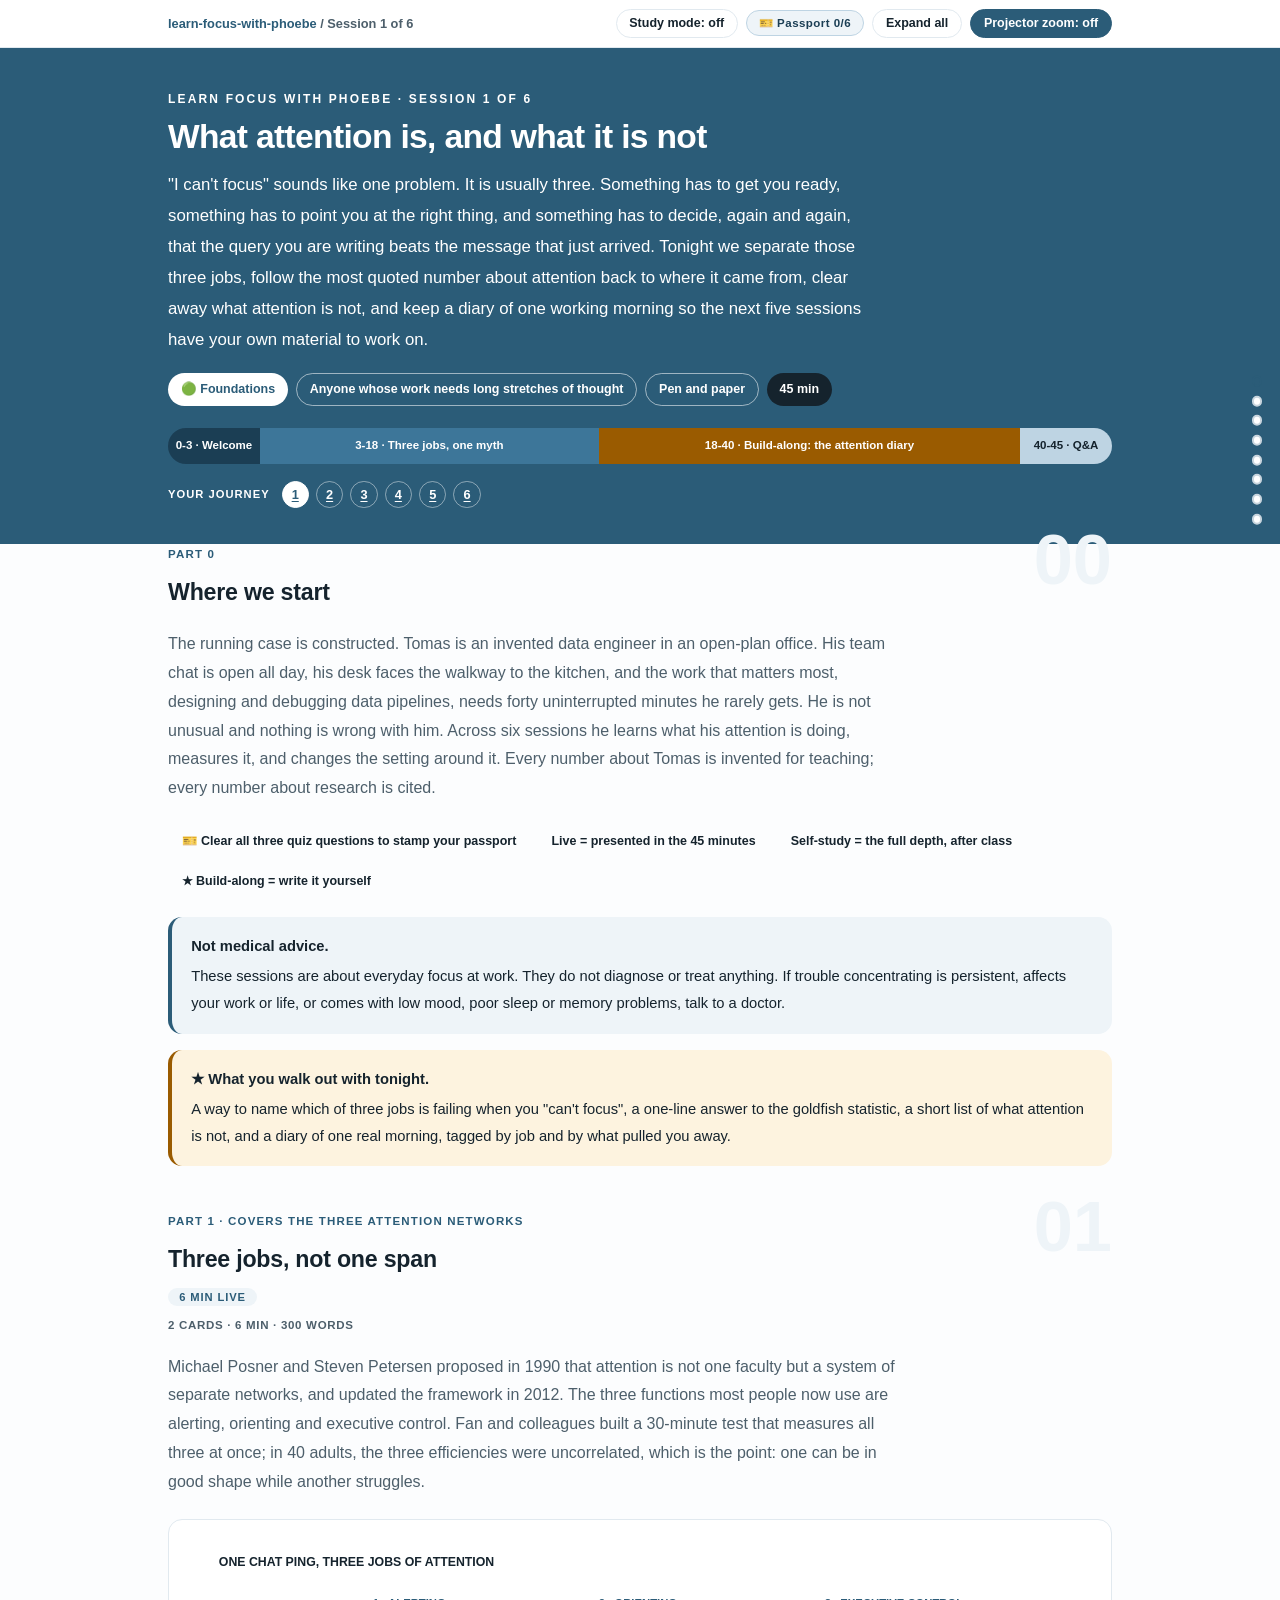
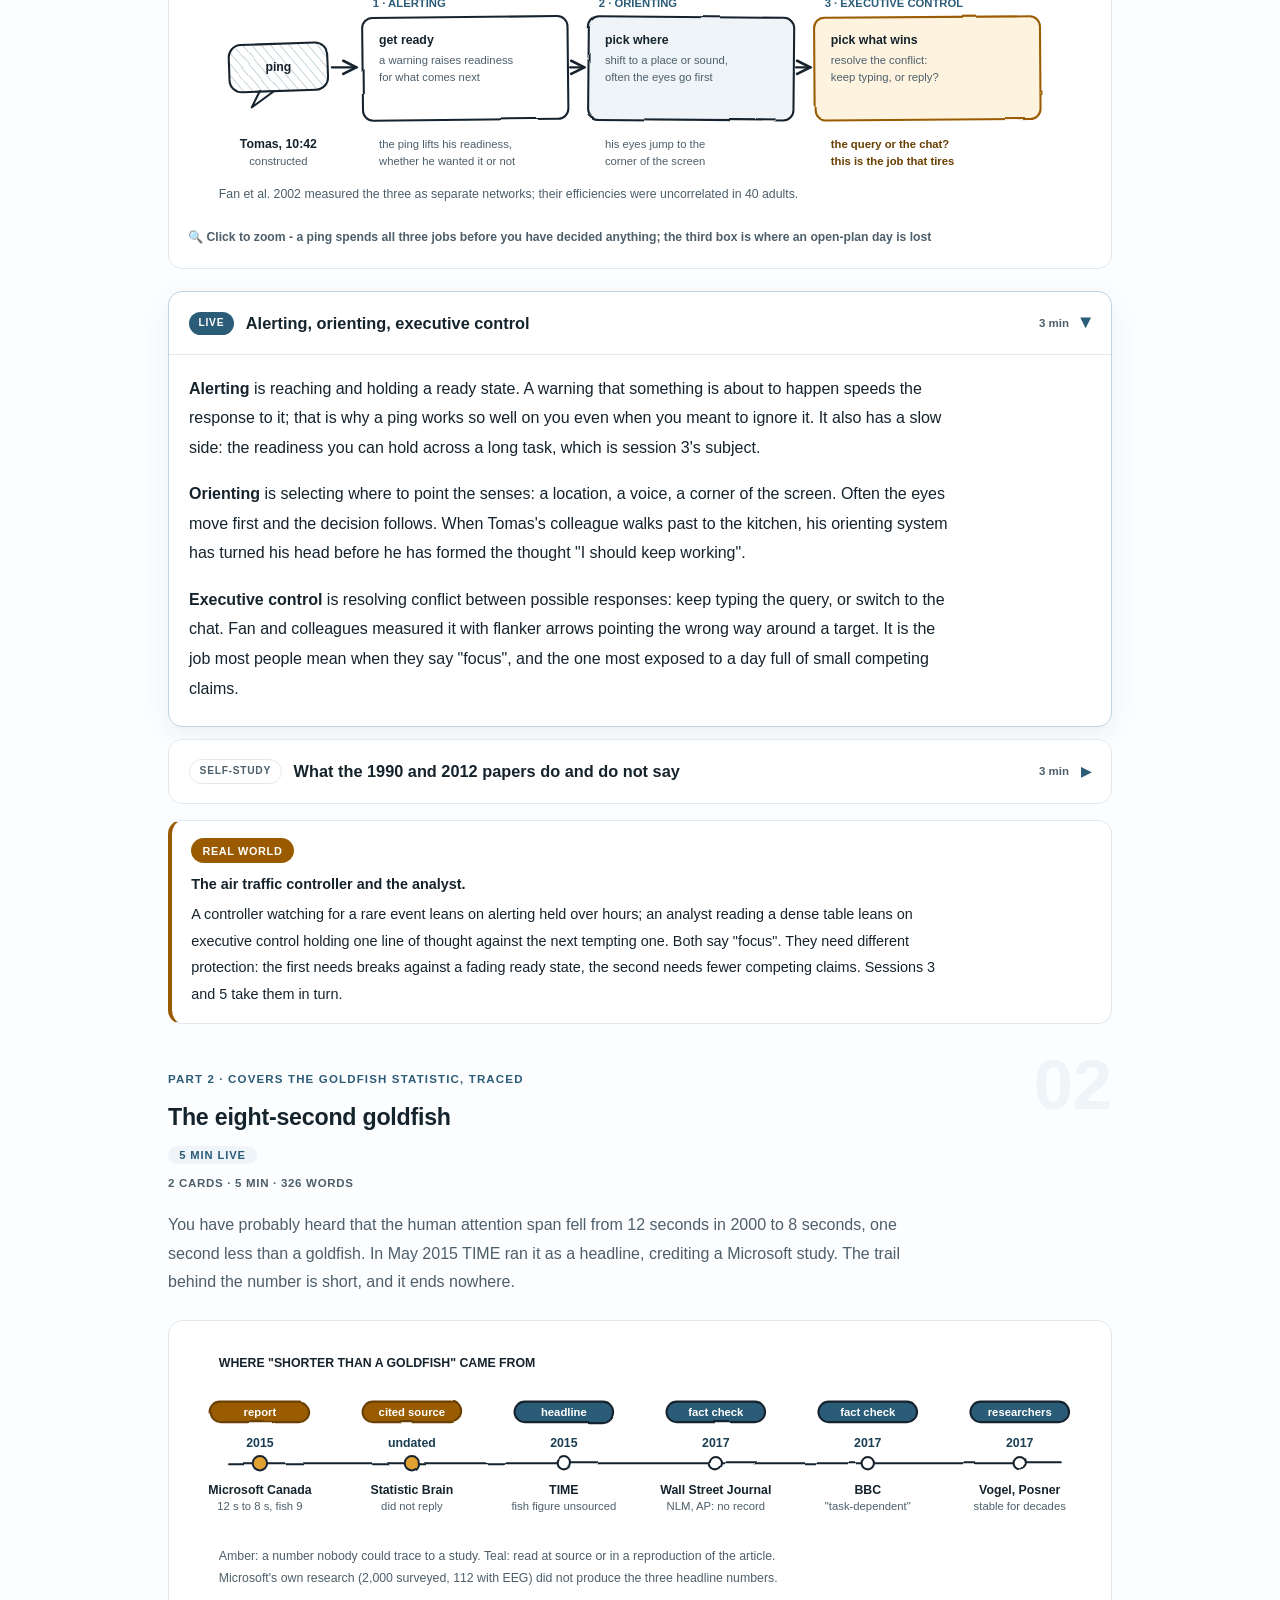
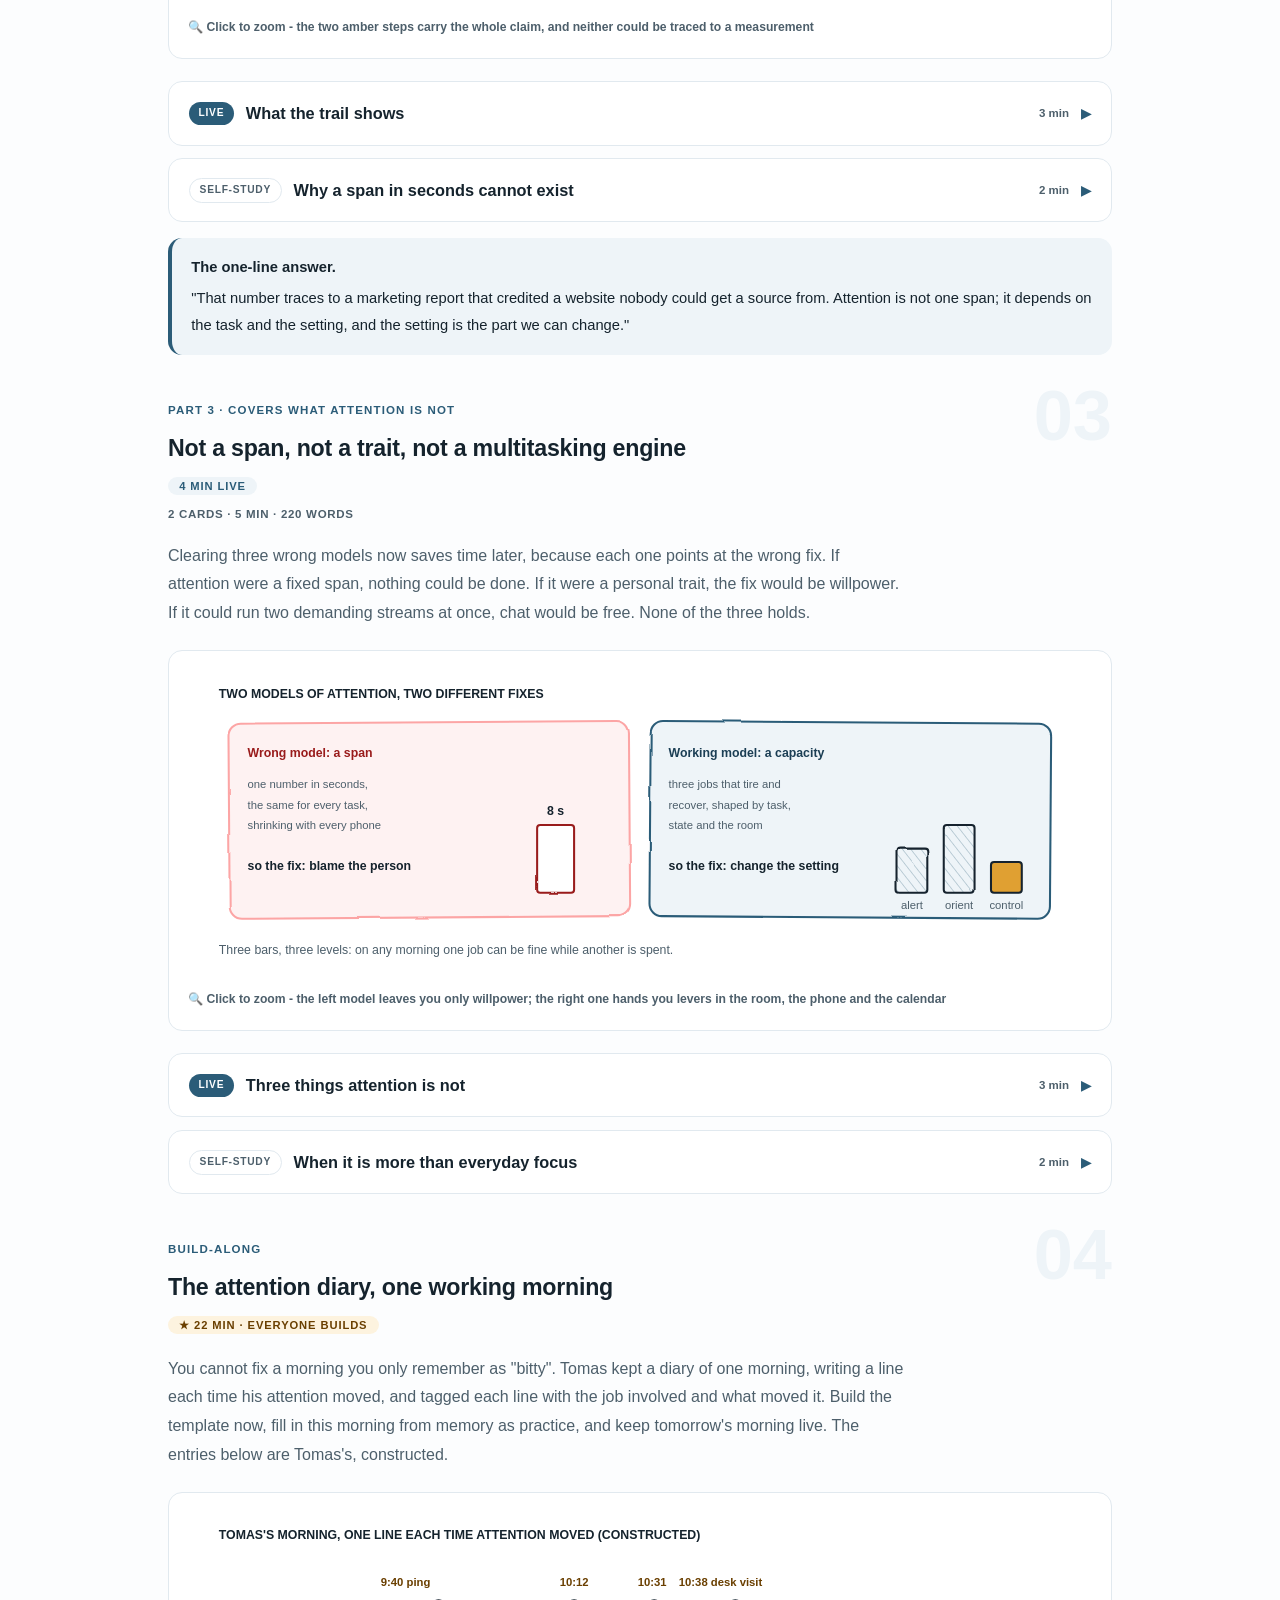
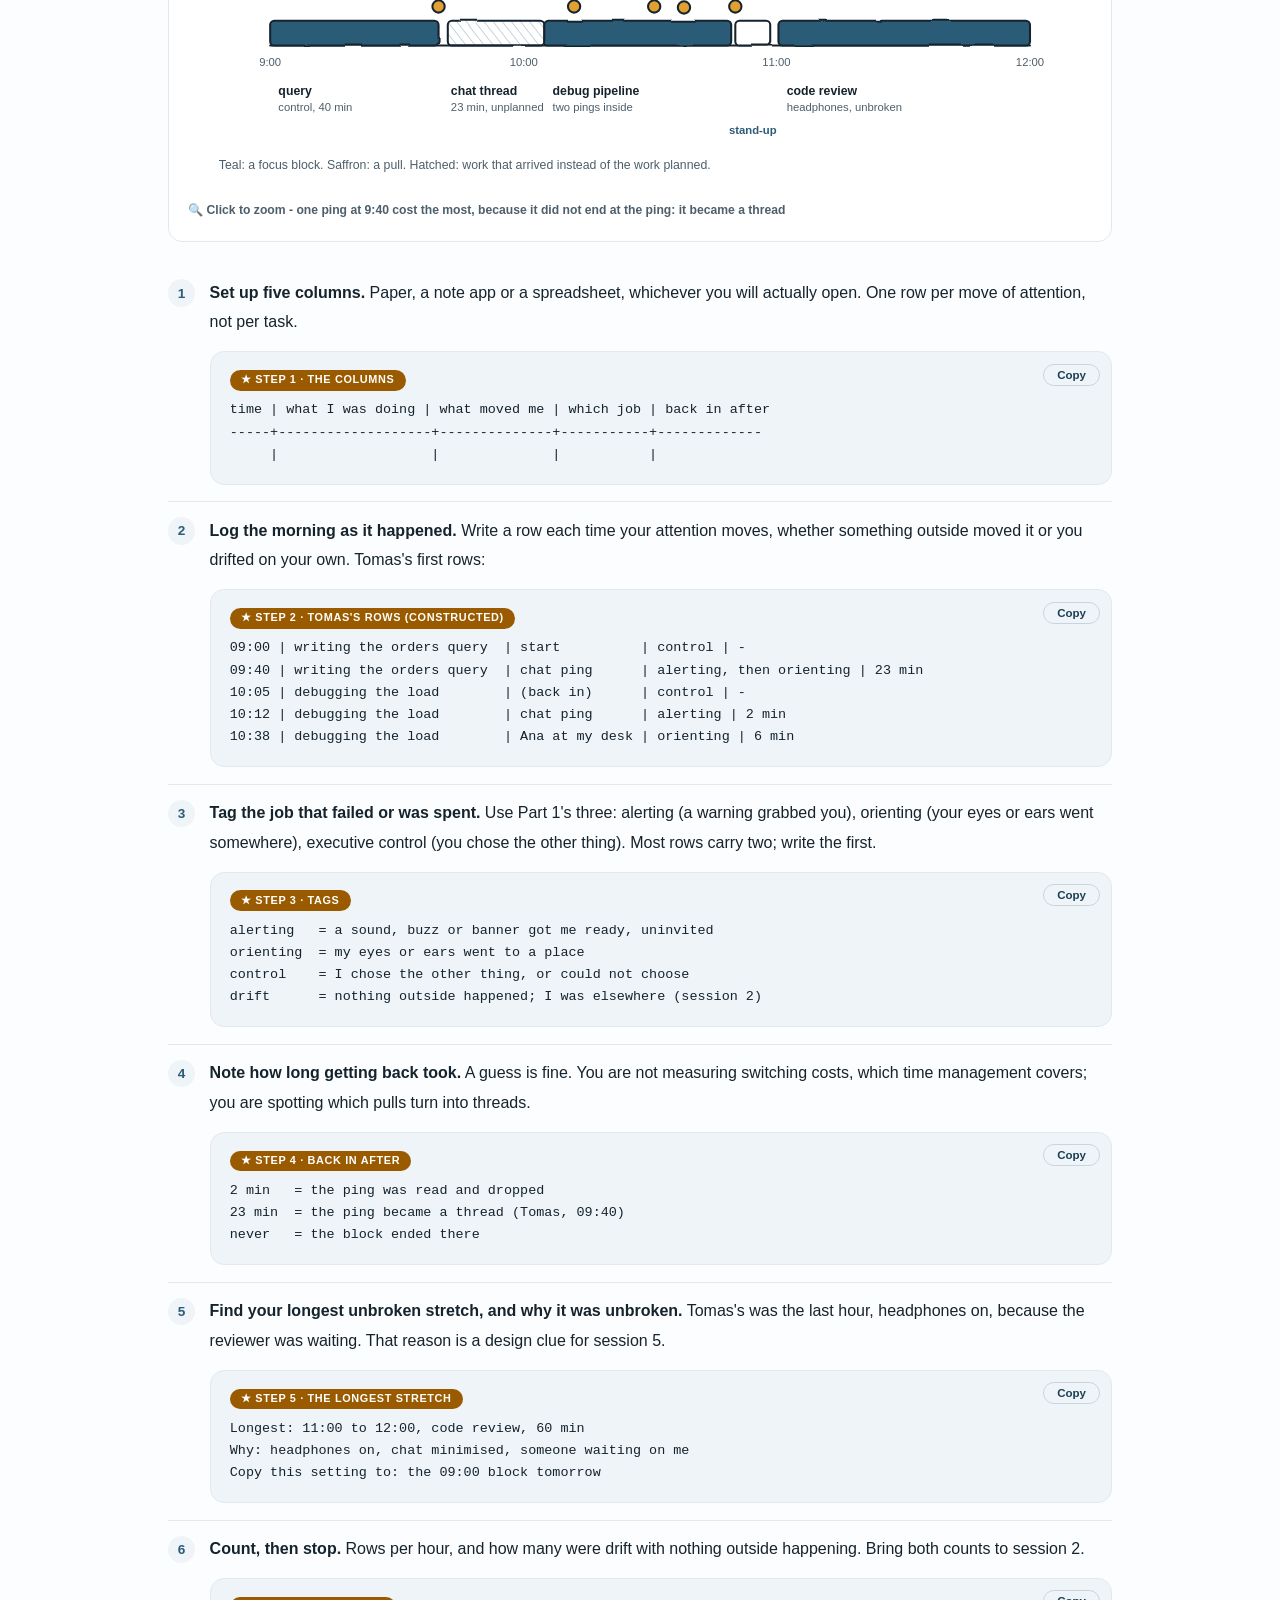
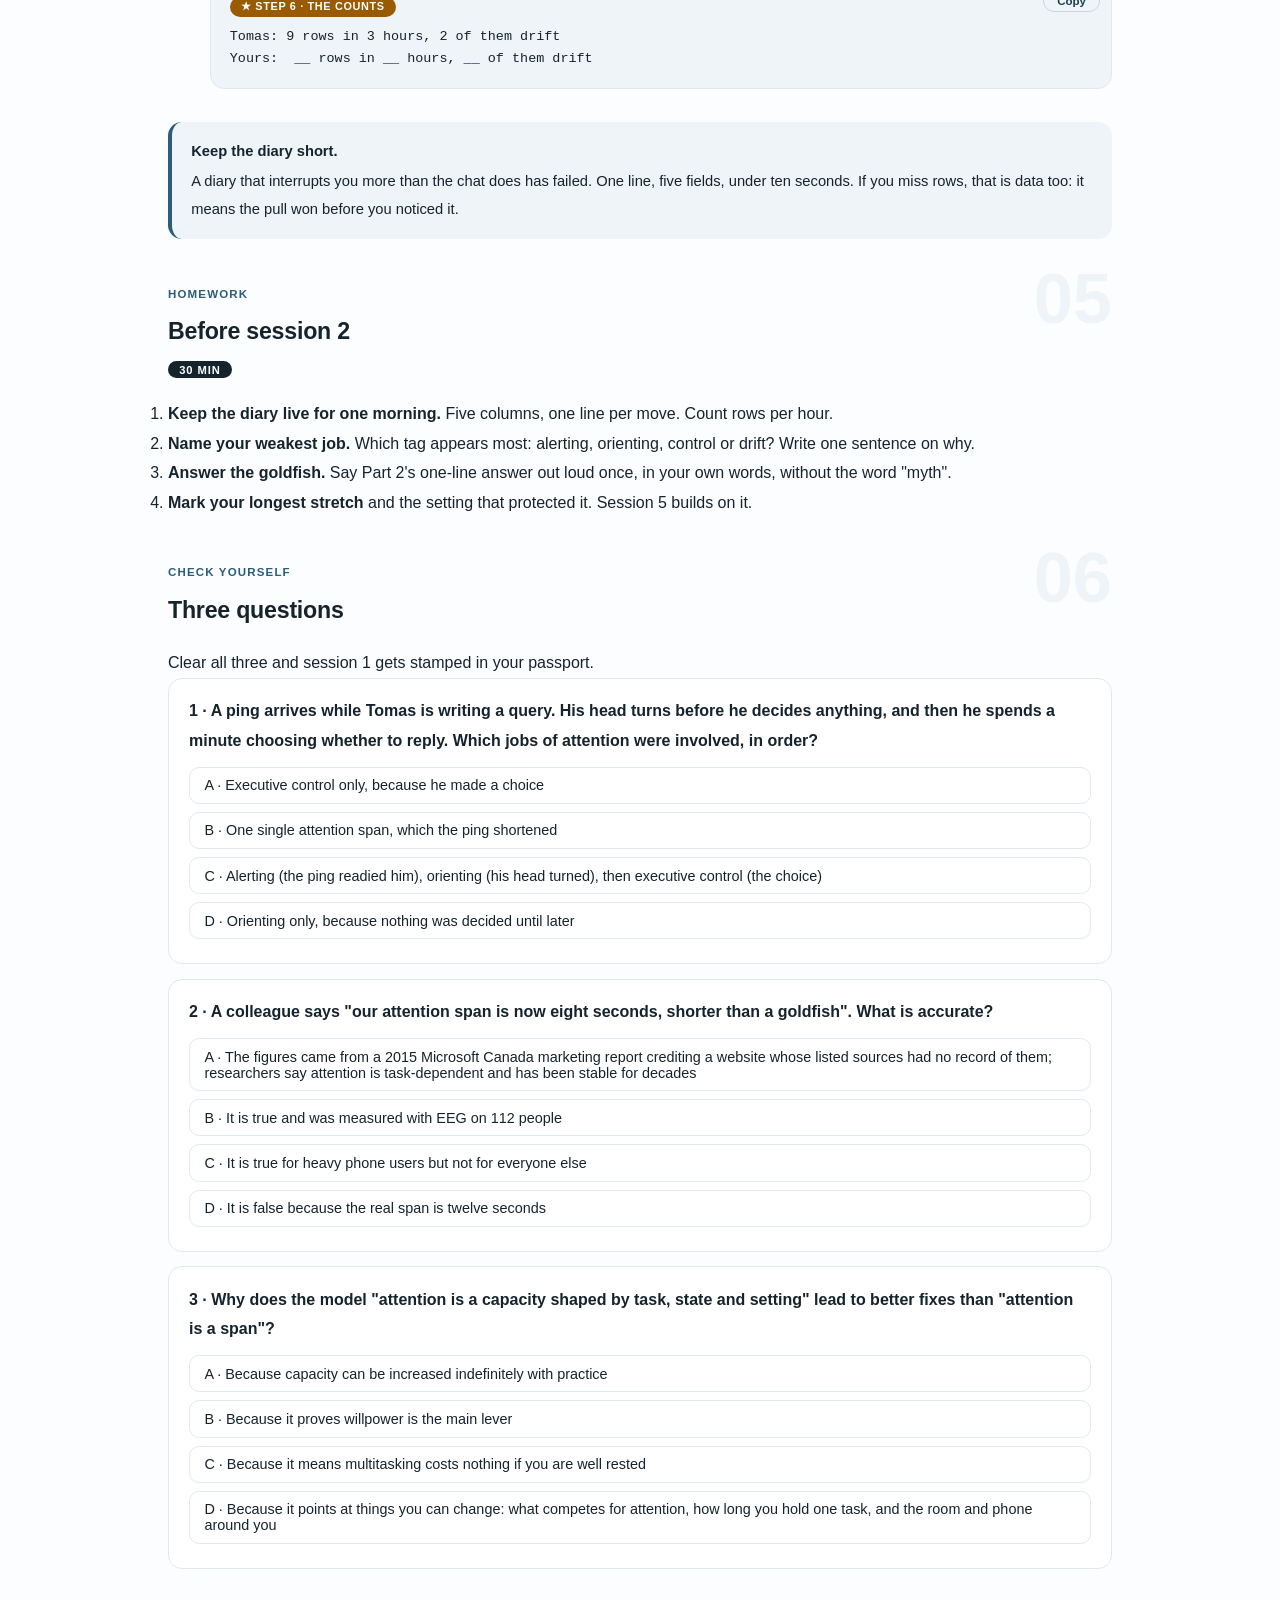
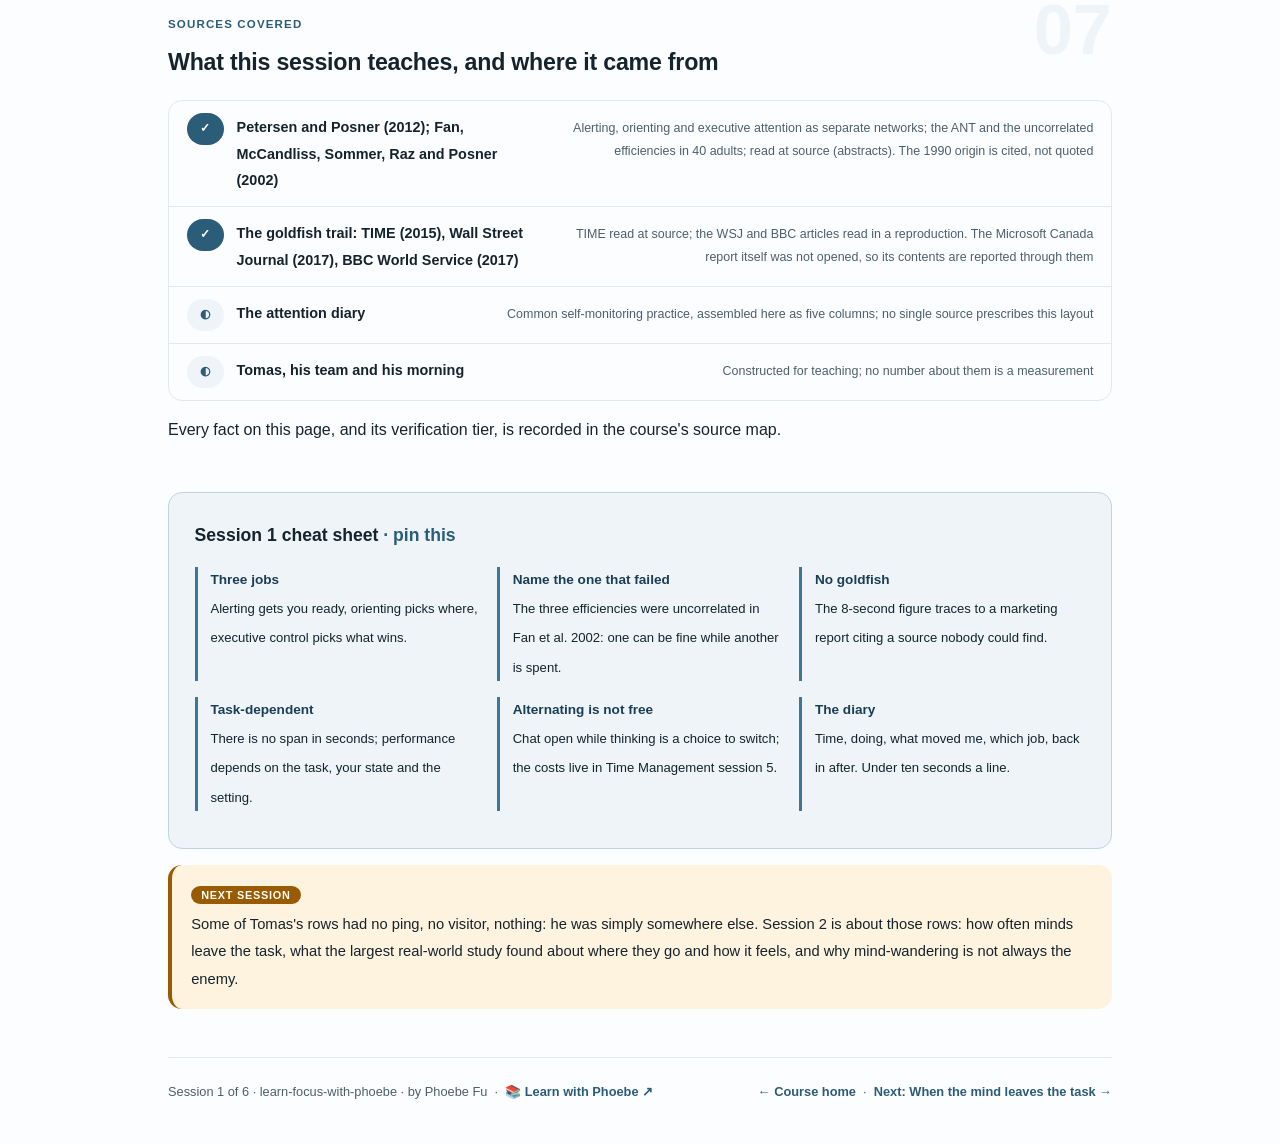
==== commit 4e83ee28: "Prompt-box label inside the box: overflow no longer cuts it in half The label hung 0.7rem above the " ====
--- a/courses/01-what-attention-is.html
+++ b/courses/01-what-attention-is.html
@@ -19,7 +19,7 @@
 <meta name="twitter:image" content="https://phoebefu6.github.io/learn-focus-with-phoebe/assets/og-cover.png">
 <!-- social:end -->
 <title>Session 1 · What attention is, and what it is not - learn focus with phoebe</title>
-<link rel="stylesheet" href="../assets/style.css?v=1">
+<link rel="stylesheet" href="../assets/style.css?v=2">
 </head>
 <body>
 
--- a/assets/style.css
+++ b/assets/style.css
@@ -1381,3 +1381,8 @@
 .fo-line.fo-c-base { stroke: var(--muted); stroke-width: 1.4; }
 .fo-pt.fo-c-sel { fill: var(--indigo); }
 .fo-pt.fo-c-base { fill: var(--muted); }
+
+/* Prompt-box label sits inside the box (2026-10-12). Hanging it 0.7rem above the edge let any
+   overflow:auto parent cut it in half; in normal flow nothing can clip it. The right margin
+   keeps it clear of the Copy button; long labels wrap instead of running under it. */
+.prompt-box > .label{ position: static; display: table; margin: 0 5.2rem .55rem 0; white-space: normal; line-height: 1.45; }
